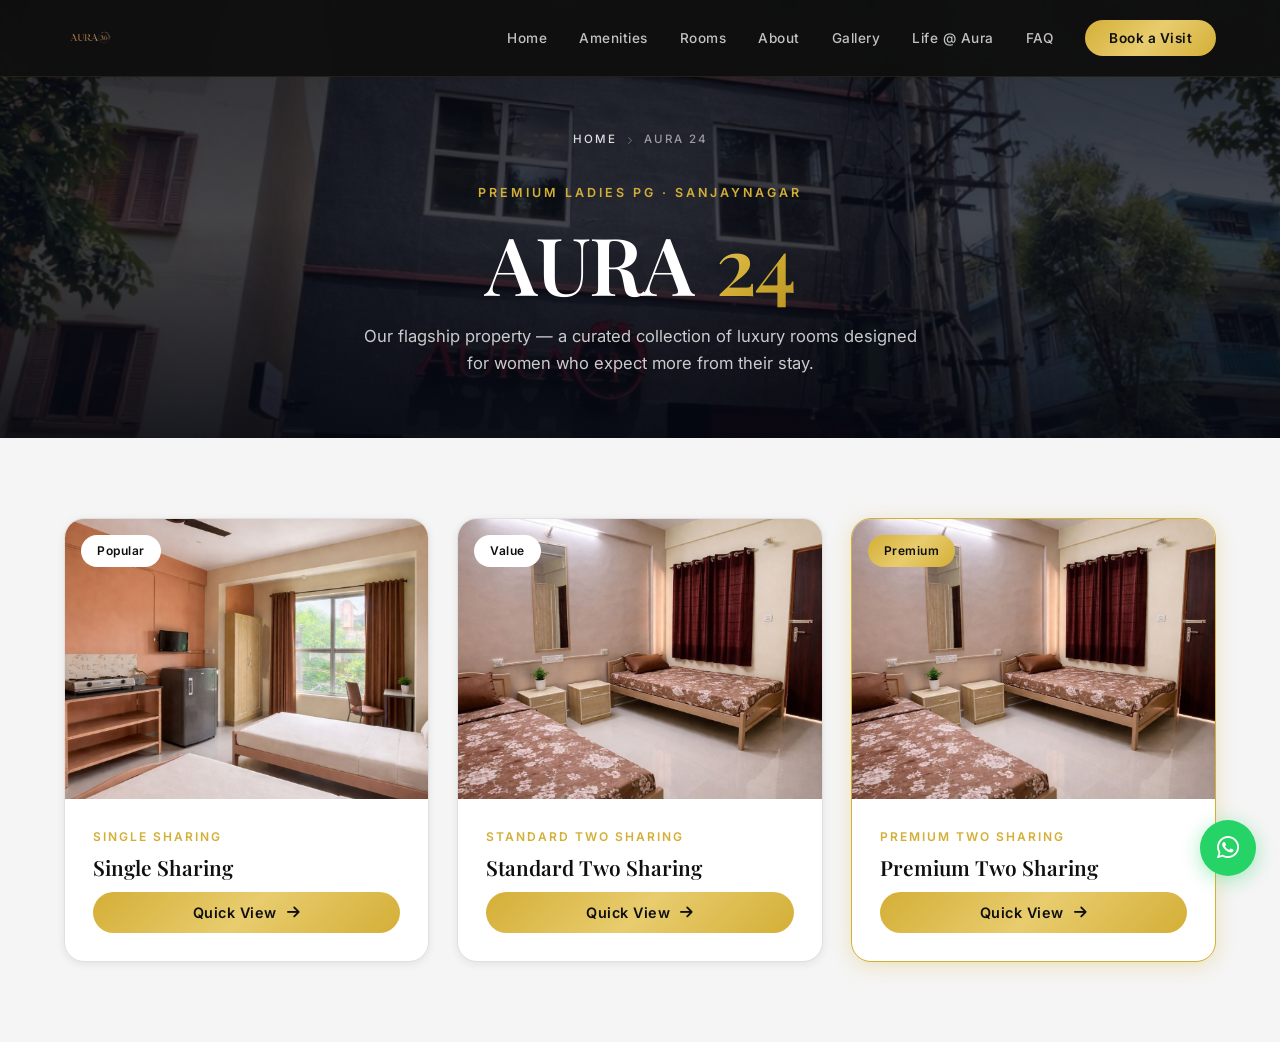
==== aura-24.html @ cd16cd3a "Replace text-based AURA logo with new image logo in nav, footer, and preloader across all pages Co-A" ====
<!DOCTYPE html>
<html lang="en">
<head>
    <meta charset="UTF-8">
    <meta name="viewport" content="width=device-width, initial-scale=1.0">
    <title>AURA 24 — Rooms | AURA Luxury</title>
    <meta name="description" content="Explore AURA 24 room options: Single Sharing, Standard Two Sharing, and Premium Two Sharing. Premium ladies PG in Sanjaynagar, Bengaluru.">
    <link rel="preconnect" href="https://fonts.googleapis.com">
    <link rel="preconnect" href="https://fonts.gstatic.com" crossorigin>
    <link href="https://fonts.googleapis.com/css2?family=Bodoni+Moda:ital,opsz,wght@0,6..96,400;0,6..96,500;0,6..96,600;0,6..96,700;1,6..96,400;1,6..96,500&family=Playfair+Display:ital,wght@0,400;0,500;0,600;0,700;1,400;1,500&family=Inter:wght@300;400;500;600;700&family=Cormorant+Garamond:ital,wght@0,400;0,500;0,600;1,400;1,500&display=swap" rel="stylesheet">
    <link rel="stylesheet" href="https://cdnjs.cloudflare.com/ajax/libs/font-awesome/6.5.1/css/all.min.css">
    <link rel="stylesheet" href="styles.css">
</head>
<body class="aura36-page">

    <!-- Floating Nav -->
    <nav id="navbar" class="scrolled">
        <div class="nav-container">
            <a href="index.html" class="nav-logo">
                <img src="images/aura-logo.png" alt="AURA 36 — Art of Luxury">
            </a>
            <ul class="nav-links" id="navLinks">
                <li><a href="index.html#home">Home</a></li>
                <li><a href="index.html#amenities">Amenities</a></li>
                <li><a href="index.html#rooms">Rooms</a></li>
                <li><a href="index.html#about">About</a></li>
                <li><a href="index.html#gallery">Gallery</a></li>
                <li><a href="index.html#community">Life @ Aura</a></li>
                <li><a href="index.html#faq">FAQ</a></li>
                <li><a href="index.html#contact" class="nav-cta">Book a Visit</a></li>
            </ul>
            <button class="hamburger" id="hamburger" aria-label="Toggle menu">
                <span></span><span></span><span></span>
            </button>
        </div>
    </nav>

    <!-- Page Header -->
    <header class="aura36-header">
        <div class="aura36-header-bg">
            <img src="images/aura-24/exterior.png" alt="" loading="eager">
        </div>
        <div class="aura36-header-overlay"></div>
        <div class="container">
            <nav class="breadcrumb" aria-label="Breadcrumb">
                <a href="index.html">Home</a>
                <i class="fas fa-chevron-right"></i>
                <span>AURA 24</span>
            </nav>
            <div class="aura36-header-inner">
                <span class="aura36-eyebrow">Premium Ladies PG · Sanjaynagar</span>
                <h1 class="aura36-title">
                    <span class="aura36-title-word">AURA</span>
                    <span class="aura36-title-num">24</span>
                </h1>
                <p class="aura36-lead">Our flagship property — a curated collection of luxury rooms designed for women who expect more from their stay.</p>
            </div>
        </div>
    </header>

    <!-- Listings -->
    <section class="section aura36-listings">
        <div class="container">
            <div class="rooms-grid">
                <div class="room-card aura36-room" data-room="single">
                    <div class="room-image">
                        <img src="images/aura-24/single.png" alt="Single Sharing Room at AURA 24" loading="lazy">
                        <div class="room-badge">Popular</div>
                        <div class="room-view-overlay"><i class="fas fa-expand"></i><span>Quick View</span></div>
                    </div>
                    <div class="room-content">
                        <div class="room-type">Single Sharing</div>
                        <h3>Single Sharing</h3>
                        <button type="button" class="btn btn-primary btn-room btn-quickview" data-room="single">
                            <span>Quick View</span>
                            <i class="fas fa-arrow-right"></i>
                        </button>
                    </div>
                </div>
                <div class="room-card aura36-room" data-room="standard">
                    <div class="room-image">
                        <img src="images/aura-24/double-sharing.png" alt="Standard Two Sharing Room at AURA 24" loading="lazy">
                        <div class="room-badge">Value</div>
                        <div class="room-view-overlay"><i class="fas fa-expand"></i><span>Quick View</span></div>
                    </div>
                    <div class="room-content">
                        <div class="room-type">Standard Two Sharing</div>
                        <h3>Standard Two Sharing</h3>
                        <button type="button" class="btn btn-primary btn-room btn-quickview" data-room="standard">
                            <span>Quick View</span>
                            <i class="fas fa-arrow-right"></i>
                        </button>
                    </div>
                </div>
                <div class="room-card featured aura36-room" data-room="premium">
                    <div class="room-image">
                        <img src="images/aura-24/double-sharing.png" alt="Premium Two Sharing Room at AURA 24" loading="lazy">
                        <div class="room-badge premium">Premium</div>
                        <div class="room-view-overlay"><i class="fas fa-expand"></i><span>Quick View</span></div>
                    </div>
                    <div class="room-content">
                        <div class="room-type">Premium Two Sharing</div>
                        <h3>Premium Two Sharing</h3>
                        <button type="button" class="btn btn-primary btn-room btn-quickview" data-room="premium">
                            <span>Quick View</span>
                            <i class="fas fa-arrow-right"></i>
                        </button>
                    </div>
                </div>
            </div>
        </div>
    </section>

    <!-- Quickview Modal -->
    <div class="quickview" id="quickview" aria-hidden="true">
        <div class="quickview-backdrop"></div>
        <div class="quickview-dialog" role="dialog" aria-modal="true" aria-labelledby="qvTitle">
            <button class="quickview-close" id="qvClose" aria-label="Close"><i class="fas fa-times"></i></button>
            <div class="quickview-body">
                <div class="quickview-media">
                    <div class="qv-stage">
                        <button class="qv-nav prev" id="qvPrev" aria-label="Previous"><i class="fas fa-chevron-left"></i></button>
                        <img class="qv-main" id="qvMain" src="" alt="">
                        <button class="qv-nav next" id="qvNext" aria-label="Next"><i class="fas fa-chevron-right"></i></button>
                        <span class="qv-counter" id="qvCounter">1 / 1</span>
                    </div>
                    <div class="qv-thumbs" id="qvThumbs"></div>
                </div>
                <aside class="quickview-details">
                    <span class="qv-tag" id="qvTag">Room</span>
                    <h2 id="qvTitle">Room</h2>
                    <p class="qv-desc" id="qvDesc"></p>

                    <div class="qv-specs" id="qvSpecs"></div>

                    <h4 class="qv-features-title">What's Included</h4>
                    <ul class="qv-features" id="qvFeatures"></ul>

                    <div class="qv-cta">
                        <a href="index.html#contact" class="btn btn-primary btn-glow">
                            <span>Enquire Now</span>
                            <i class="fas fa-arrow-right"></i>
                        </a>
                        <a href="https://wa.me/917899746567" target="_blank" rel="noopener" class="btn btn-outline">
                            <i class="fab fa-whatsapp"></i>
                            <span>WhatsApp</span>
                        </a>
                    </div>
                </aside>
            </div>
        </div>
    </div>

    <!-- WhatsApp Float Button -->
    <a href="https://wa.me/917899746567" class="whatsapp-float" target="_blank" rel="noopener" aria-label="Chat on WhatsApp">
        <i class="fab fa-whatsapp"></i>
    </a>

    <script src="aura-24.js"></script>
</body>
</html>
---- styles.css ----
/* ===== CSS Variables ===== */
:root {
    --gold: #D4AF37;
    --gold-light: #E8CC6E;
    --gold-dark: #B8952F;
    --navy: #0F0F0F;
    --navy-light: #1A1A1A;
    --navy-lighter: #2A2A2A;
    --white: #FFFFFF;
    --off-white: #F5F5F5;
    --cream: #FAFAFA;
    --gray-100: #F0F0F0;
    --gray-200: #E0E0E0;
    --gray-300: #C0C0C0;
    --gray-400: #8A8A8A;
    --gray-500: #6E6E6E;
    --gray-600: #4A4A4A;
    --gray-700: #2D2D2D;
    --rose: #D4AF37;
    --rose-light: #FDF6E3;
    --gradient-gold: linear-gradient(135deg, #D4AF37 0%, #E8CC6E 50%, #D4AF37 100%);
    --gradient-dark: linear-gradient(135deg, #0F0F0F 0%, #1A1A1A 100%);
    --gradient-hero: linear-gradient(135deg, #0F0F0F 0%, #141414 40%, #1A1A1A 70%, #111111 100%);
    --shadow-sm: 0 2px 8px rgba(0, 0, 0, 0.08);
    --shadow-md: 0 4px 20px rgba(0, 0, 0, 0.12);
    --shadow-lg: 0 8px 40px rgba(0, 0, 0, 0.16);
    --shadow-xl: 0 20px 60px rgba(0, 0, 0, 0.2);
    --shadow-gold: 0 4px 20px rgba(212, 175, 55, 0.3);
    --radius-sm: 8px;
    --radius-md: 12px;
    --radius-lg: 20px;
    --radius-xl: 28px;
    --transition: all 0.3s cubic-bezier(0.4, 0, 0.2, 1);
    --transition-slow: all 0.6s cubic-bezier(0.4, 0, 0.2, 1);
}

/* ===== Reset & Base ===== */
*, *::before, *::after {
    margin: 0;
    padding: 0;
    box-sizing: border-box;
}

html {
    scroll-behavior: smooth;
    scroll-padding-top: 80px;
    font-size: 16px;
}

body {
    font-family: 'Inter', -apple-system, BlinkMacSystemFont, sans-serif;
    color: var(--gray-700);
    background: var(--white);
    line-height: 1.7;
    overflow-x: hidden;
    -webkit-font-smoothing: antialiased;
    -moz-osx-font-smoothing: grayscale;
}

h1, h2, h3, h4, h5, h6 {
    font-family: 'Playfair Display', Georgia, serif;
    font-weight: 600;
    line-height: 1.2;
    color: var(--navy);
}

a {
    text-decoration: none;
    color: inherit;
    transition: var(--transition);
}

img {
    max-width: 100%;
    display: block;
}

ul {
    list-style: none;
}

.container {
    max-width: 1200px;
    margin: 0 auto;
    padding: 0 24px;
}

.section {
    padding: 100px 0;
    position: relative;
}

/* ===== Text Utilities ===== */
.text-gradient {
    background: var(--gradient-gold);
    -webkit-background-clip: text;
    -webkit-text-fill-color: transparent;
    background-clip: text;
}

.text-gradient-light {
    background: linear-gradient(135deg, #E8CC6E 0%, #FFFFFF 50%, #E8CC6E 100%);
    -webkit-background-clip: text;
    -webkit-text-fill-color: transparent;
    background-clip: text;
}

.section-tag {
    display: inline-block;
    font-family: 'Inter', sans-serif;
    font-size: 0.8rem;
    font-weight: 600;
    letter-spacing: 3px;
    text-transform: uppercase;
    color: var(--gold);
    margin-bottom: 16px;
    position: relative;
    padding-left: 40px;
}

.section-tag::before {
    content: '';
    position: absolute;
    left: 0;
    top: 50%;
    width: 28px;
    height: 2px;
    background: var(--gradient-gold);
    transform: translateY(-50%);
}

.section-title {
    font-size: clamp(2rem, 4vw, 3rem);
    margin-bottom: 16px;
    letter-spacing: -0.5px;
}

.section-desc {
    font-size: 1.05rem;
    color: var(--gray-500);
    max-width: 560px;
    margin: 0 auto;
}

.section-header {
    text-align: center;
    margin-bottom: 60px;
}

/* ===== Preloader ===== */
#preloader {
    position: fixed;
    inset: 0;
    background: var(--navy);
    display: flex;
    align-items: center;
    justify-content: center;
    z-index: 10000;
    transition: opacity 0.6s ease, visibility 0.6s ease;
}

#preloader.loaded {
    opacity: 0;
    visibility: hidden;
}

.preloader-inner {
    text-align: center;
}

.preloader-logo {
    margin-bottom: 30px;
    display: flex;
    justify-content: center;
}

.preloader-logo img {
    height: 120px;
    width: auto;
    display: block;
    filter: brightness(1.1);
}

.preloader-bar {
    width: 200px;
    height: 2px;
    background: rgba(255, 255, 255, 0.1);
    border-radius: 2px;
    overflow: hidden;
}

.preloader-fill {
    width: 0;
    height: 100%;
    background: var(--gradient-gold);
    border-radius: 2px;
    animation: preloaderFill 1.5s ease forwards;
}

@keyframes preloaderFill {
    to { width: 100%; }
}

/* ===== Navbar ===== */
#navbar {
    position: fixed;
    top: 0;
    left: 0;
    right: 0;
    z-index: 1000;
    padding: 20px 0;
    transition: var(--transition);
}

#navbar.scrolled {
    padding: 12px 0;
    background: rgba(15, 15, 15, 0.95);
    backdrop-filter: blur(20px);
    -webkit-backdrop-filter: blur(20px);
    border-bottom: 1px solid rgba(212, 175, 55, 0.1);
}

.nav-container {
    max-width: 1200px;
    margin: 0 auto;
    padding: 0 24px;
    display: flex;
    align-items: center;
    justify-content: space-between;
}

.nav-logo {
    display: flex;
    align-items: center;
    gap: 2px;
    line-height: 0;
}

.nav-logo img {
    height: 52px;
    width: auto;
    display: block;
    filter: brightness(1.05);
    transition: opacity 0.25s ease;
}

.nav-logo:hover img {
    opacity: 0.85;
}

#navbar:not(.scrolled) .nav-logo img {
    /* On dark transparent navbar, keep the logo visible — slight brightness boost already */
}

.logo-text {
    font-family: 'Bodoni Moda', serif;
    font-size: 1.8rem;
    font-weight: 700;
    background: var(--gradient-gold);
    -webkit-background-clip: text;
    -webkit-text-fill-color: transparent;
    background-clip: text;
    letter-spacing: 5px;
}

.logo-sub {
    font-family: 'Bodoni Moda', serif;
    font-size: 0.55rem;
    font-weight: 400;
    color: var(--gold-light);
    letter-spacing: 4px;
    text-transform: uppercase;
}

.nav-links {
    display: flex;
    align-items: center;
    gap: 32px;
}

.nav-links li a {
    font-size: 0.85rem;
    font-weight: 500;
    color: rgba(255, 255, 255, 0.75);
    letter-spacing: 0.5px;
    position: relative;
    padding: 4px 0;
}

.nav-links li a::after {
    content: '';
    position: absolute;
    bottom: -2px;
    left: 0;
    width: 0;
    height: 2px;
    background: var(--gradient-gold);
    transition: width 0.3s ease;
}

.nav-links li a:hover {
    color: var(--white);
}

.nav-links li a:hover::after {
    width: 100%;
}

.nav-cta {
    background: var(--gradient-gold) !important;
    -webkit-background-clip: unset !important;
    -webkit-text-fill-color: var(--navy) !important;
    background-clip: unset !important;
    color: var(--navy) !important;
    padding: 10px 24px !important;
    border-radius: 50px !important;
    font-weight: 600 !important;
    letter-spacing: 0.5px !important;
}

.nav-cta::after {
    display: none !important;
}

.nav-cta:hover {
    transform: translateY(-2px);
    box-shadow: var(--shadow-gold);
}

.hamburger {
    display: none;
    background: none;
    border: none;
    cursor: pointer;
    padding: 8px;
    flex-direction: column;
    gap: 5px;
}

.hamburger span {
    display: block;
    width: 24px;
    height: 2px;
    background: var(--white);
    transition: var(--transition);
    border-radius: 2px;
}

.hamburger.active span:nth-child(1) {
    transform: rotate(45deg) translate(5px, 5px);
}

.hamburger.active span:nth-child(2) {
    opacity: 0;
}

.hamburger.active span:nth-child(3) {
    transform: rotate(-45deg) translate(5px, -5px);
}

/* ===== Hero Section ===== */
.hero {
    min-height: 100vh;
    display: flex;
    align-items: center;
    justify-content: center;
    position: relative;
    overflow: hidden;
    padding: 120px 24px 80px;
    background: var(--navy);
}

.hero-slider {
    position: absolute;
    inset: 0;
    z-index: 0;
    overflow: hidden;
}

.hero-slide {
    position: absolute;
    inset: 0;
    opacity: 0;
    transition: opacity 1.2s ease-in-out;
}

.hero-slide.active {
    opacity: 1;
}

.hero-slide picture,
.hero-slide img {
    display: block;
    width: 100%;
    height: 100%;
    object-fit: cover;
}

.hero::before {
    content: '';
    position: absolute;
    inset: 0;
    z-index: 1;
    background: linear-gradient(180deg, rgba(10, 15, 30, 0.55) 0%, rgba(10, 15, 30, 0.45) 45%, rgba(10, 15, 30, 0.75) 100%);
    pointer-events: none;
}

.hero-content {
    position: relative;
    z-index: 2;
    text-align: center;
    max-width: 800px;
    margin: 0 auto;
}

.hero-badge {
    display: inline-flex;
    align-items: center;
    gap: 10px;
    background: rgba(212, 175, 55, 0.08);
    border: 1px solid rgba(212, 175, 55, 0.2);
    border-radius: 50px;
    padding: 10px 28px;
    margin-bottom: 36px;
    font-size: 0.78rem;
    font-weight: 600;
    color: var(--gold-light);
    letter-spacing: 2.5px;
    text-transform: uppercase;
    backdrop-filter: blur(10px);
    position: relative;
    overflow: hidden;
}

.hero-badge::before {
    content: '';
    position: absolute;
    inset: 0;
    background: linear-gradient(90deg, transparent, rgba(212, 175, 55, 0.15), transparent);
    animation: badgeShimmer 3s ease-in-out infinite;
}

@keyframes badgeShimmer {
    0% { transform: translateX(-100%); }
    100% { transform: translateX(100%); }
}

.hero-badge-dot {
    width: 8px;
    height: 8px;
    background: #4ADE80;
    border-radius: 50%;
    animation: dotPulse 2s ease-in-out infinite;
    position: relative;
    z-index: 1;
}

@keyframes dotPulse {
    0%, 100% { box-shadow: 0 0 0 0 rgba(74, 222, 128, 0.4); }
    50% { box-shadow: 0 0 0 6px rgba(74, 222, 128, 0); }
}

.hero-badge i {
    color: var(--gold);
    font-size: 0.75rem;
    position: relative;
    z-index: 1;
}

.hero-badge span {
    position: relative;
    z-index: 1;
}

.hero h1 {
    font-size: clamp(2.8rem, 6.5vw, 5rem);
    color: var(--white);
    margin-bottom: 28px;
    letter-spacing: -1px;
    line-height: 1.1;
}

.hero-line-1 {
    display: block;
    opacity: 0;
    animation: heroLineIn 0.8s ease forwards 0.5s;
}

.hero-line-2 {
    display: block;
    opacity: 0;
    animation: heroLineIn 0.8s ease forwards 0.8s;
}

@keyframes heroLineIn {
    from { opacity: 0; transform: translateY(20px); filter: blur(4px); }
    to { opacity: 1; transform: translateY(0); filter: blur(0); }
}

.hero-script {
    font-family: 'Cormorant Garamond', serif;
    font-style: italic;
    font-weight: 400;
    font-size: 1.2em;
    position: relative;
}

.hero-script::after {
    content: '';
    position: absolute;
    bottom: 2px;
    left: 0;
    width: 100%;
    height: 3px;
    background: var(--gradient-gold);
    opacity: 0.4;
    border-radius: 2px;
}

.hero-subtitle {
    font-size: 1.1rem;
    color: rgba(255, 255, 255, 0.6);
    max-width: 580px;
    margin: 0 auto 36px;
    line-height: 1.8;
}

.hero-actions {
    display: flex;
    align-items: center;
    justify-content: center;
    gap: 16px;
    margin-bottom: 32px;
    flex-wrap: wrap;
}

.btn-glow {
    position: relative;
}

.btn-glow::after {
    content: '';
    position: absolute;
    inset: -2px;
    border-radius: 50px;
    background: var(--gradient-gold);
    opacity: 0;
    z-index: -1;
    filter: blur(12px);
    transition: opacity 0.3s ease;
}

.btn-glow:hover::after {
    opacity: 0.6;
}

/* Hero Feature Pills */
.hero-pills {
    display: flex;
    align-items: center;
    justify-content: center;
    gap: 12px;
    flex-wrap: wrap;
    margin-bottom: 48px;
}

.hero-pill {
    display: inline-flex;
    align-items: center;
    gap: 6px;
    padding: 6px 16px;
    background: rgba(255, 255, 255, 0.04);
    border: 1px solid rgba(255, 255, 255, 0.08);
    border-radius: 50px;
    font-size: 0.75rem;
    font-weight: 500;
    color: rgba(255, 255, 255, 0.55);
    backdrop-filter: blur(4px);
    transition: var(--transition);
}

.hero-pill i {
    color: var(--gold);
    font-size: 0.7rem;
}

.hero-pill:hover {
    background: rgba(212, 175, 55, 0.1);
    border-color: rgba(212, 175, 55, 0.2);
    color: rgba(255, 255, 255, 0.8);
}

/* ===== Buttons ===== */
.btn {
    display: inline-flex;
    align-items: center;
    gap: 10px;
    padding: 14px 32px;
    border-radius: 50px;
    font-family: 'Inter', sans-serif;
    font-size: 0.9rem;
    font-weight: 600;
    letter-spacing: 0.5px;
    cursor: pointer;
    border: none;
    transition: var(--transition);
    position: relative;
    overflow: hidden;
}

.btn-primary {
    background: var(--gradient-gold);
    color: var(--navy);
}

.btn-primary:hover {
    transform: translateY(-3px);
    box-shadow: var(--shadow-gold);
}

.btn-primary i {
    transition: transform 0.3s ease;
}

.btn-primary:hover i {
    transform: translateX(4px);
}

.btn-outline {
    background: transparent;
    color: var(--white);
    border: 1.5px solid rgba(255, 255, 255, 0.3);
}

.btn-outline:hover {
    border-color: var(--gold-light);
    color: var(--gold-light);
    transform: translateY(-3px);
}

.btn-white {
    background: var(--white);
    color: var(--navy);
}

.btn-white:hover {
    transform: translateY(-3px);
    box-shadow: var(--shadow-lg);
}

.btn-outline-white {
    background: transparent;
    color: var(--white);
    border: 1.5px solid rgba(255, 255, 255, 0.4);
}

.btn-outline-white:hover {
    background: rgba(255, 255, 255, 0.1);
    border-color: var(--white);
    transform: translateY(-3px);
}

/* ===== Hero Stats ===== */
.hero-stats {
    display: flex;
    align-items: center;
    justify-content: center;
    gap: 40px;
    flex-wrap: wrap;
}

.stat {
    text-align: center;
}

.stat-number {
    font-family: 'Playfair Display', serif;
    font-size: 2.5rem;
    font-weight: 700;
    background: var(--gradient-gold);
    -webkit-background-clip: text;
    -webkit-text-fill-color: transparent;
    background-clip: text;
}

.stat-plus, .stat-slash {
    font-family: 'Playfair Display', serif;
    font-size: 1.5rem;
    background: var(--gradient-gold);
    -webkit-background-clip: text;
    -webkit-text-fill-color: transparent;
    background-clip: text;
}

.stat-number-static {
    font-family: 'Playfair Display', serif;
    font-size: 2.5rem;
    font-weight: 700;
    background: var(--gradient-gold);
    -webkit-background-clip: text;
    -webkit-text-fill-color: transparent;
    background-clip: text;
}

.stat-label {
    display: block;
    font-size: 0.75rem;
    color: rgba(255, 255, 255, 0.5);
    text-transform: uppercase;
    letter-spacing: 2px;
    margin-top: 4px;
}

.stat-divider {
    width: 1px;
    height: 40px;
    background: rgba(255, 255, 255, 0.15);
}

/* ===== Scroll Indicator ===== */
.hero-scroll {
    position: absolute;
    bottom: 40px;
    left: 50%;
    transform: translateX(-50%);
    z-index: 2;
}

.hero-scroll a {
    display: flex;
    flex-direction: column;
    align-items: center;
    gap: 8px;
    color: rgba(255, 255, 255, 0.4);
    font-size: 0.7rem;
    letter-spacing: 2px;
    text-transform: uppercase;
}

.scroll-indicator {
    width: 24px;
    height: 40px;
    border: 2px solid rgba(255, 255, 255, 0.2);
    border-radius: 12px;
    display: flex;
    justify-content: center;
    padding-top: 8px;
}

.scroll-dot {
    width: 4px;
    height: 8px;
    background: var(--gold);
    border-radius: 4px;
    animation: scrollBounce 2s ease-in-out infinite;
}

@keyframes scrollBounce {
    0%, 100% { transform: translateY(0); opacity: 1; }
    50% { transform: translateY(12px); opacity: 0.3; }
}

/* ===== About Section ===== */
.about {
    background: var(--off-white);
}

.about-grid {
    display: grid;
    grid-template-columns: 1fr 1fr;
    gap: 60px;
    align-items: center;
}

.about-images {
    position: relative;
}

.about-img-main {
    border-radius: var(--radius-lg);
    overflow: hidden;
    box-shadow: var(--shadow-lg);
}

.about-img-accent {
    position: absolute;
    bottom: -30px;
    right: -30px;
    width: 55%;
    border-radius: var(--radius-md);
    overflow: hidden;
    border: 5px solid var(--off-white);
    box-shadow: var(--shadow-lg);
}

.about-experience-badge {
    position: absolute;
    top: -20px;
    right: 40px;
    background: var(--gradient-gold);
    color: var(--navy);
    padding: 20px 24px;
    border-radius: var(--radius-md);
    text-align: center;
    box-shadow: var(--shadow-gold);
}

.exp-number {
    display: block;
    font-family: 'Playfair Display', serif;
    font-size: 2.2rem;
    font-weight: 700;
    line-height: 1;
}

.exp-text {
    font-size: 0.7rem;
    font-weight: 600;
    text-transform: uppercase;
    letter-spacing: 1px;
    line-height: 1.3;
}

.about-lead {
    font-size: 1.1rem;
    color: var(--gray-600);
    margin-bottom: 16px;
    line-height: 1.8;
}

.about-content p {
    color: var(--gray-500);
    margin-bottom: 32px;
}

.about-features {
    display: grid;
    grid-template-columns: 1fr 1fr;
    gap: 20px;
}

.about-feature {
    display: flex;
    gap: 14px;
    align-items: flex-start;
    padding: 16px;
    background: var(--white);
    border-radius: var(--radius-md);
    transition: var(--transition);
}

.about-feature:hover {
    transform: translateY(-4px);
    box-shadow: var(--shadow-md);
}

.feature-icon {
    width: 44px;
    height: 44px;
    min-width: 44px;
    background: linear-gradient(135deg, rgba(212, 175, 55, 0.1), rgba(212, 175, 55, 0.05));
    border-radius: var(--radius-sm);
    display: flex;
    align-items: center;
    justify-content: center;
    color: var(--gold);
    font-size: 1.1rem;
}

.about-feature h4 {
    font-family: 'Inter', sans-serif;
    font-size: 0.9rem;
    font-weight: 600;
    margin-bottom: 2px;
}

.about-feature p {
    font-size: 0.8rem !important;
    color: var(--gray-400) !important;
    margin-bottom: 0 !important;
}

/* ===== Image Placeholders ===== */
.img-placeholder {
    width: 100%;
    aspect-ratio: 4/3;
    display: flex;
    flex-direction: column;
    align-items: center;
    justify-content: center;
    gap: 12px;
    color: rgba(255, 255, 255, 0.7);
    font-size: 0.85rem;
    font-weight: 500;
}

.img-placeholder i {
    font-size: 2.5rem;
    opacity: 0.8;
}

.img-placeholder-1 {
    background: linear-gradient(135deg, #2A2A2A, #1A1A1A);
    aspect-ratio: 4/5;
}

.img-placeholder-2 {
    background: linear-gradient(135deg, #D4AF37, #B8952F);
    aspect-ratio: 1/1;
}

.img-placeholder-room {
    background: linear-gradient(135deg, #1A1A1A, #2A2A2A);
    aspect-ratio: 16/10;
}

.img-placeholder-room-2 {
    background: linear-gradient(135deg, #D4AF37, #B8952F);
    aspect-ratio: 16/10;
}

.img-placeholder-room-3 {
    background: linear-gradient(135deg, #2A2A2A, #333333);
    aspect-ratio: 16/10;
}

.img-placeholder-room-4 {
    background: linear-gradient(135deg, #1A1A1A, #0F0F0F);
    aspect-ratio: 16/10;
}

.gallery-item .img-placeholder {
    background-size: cover;
    background-position: center;
    background-repeat: no-repeat;
    position: relative;
}
.gallery-item .img-placeholder::after {
    content: '';
    position: absolute;
    inset: 0;
    background: linear-gradient(180deg, rgba(10, 15, 30, 0.05) 0%, rgba(10, 15, 30, 0.35) 55%, rgba(10, 15, 30, 0.75) 100%);
    transition: opacity 0.4s ease;
    pointer-events: none;
}
.gallery-item .img-placeholder i,
.gallery-item .img-placeholder span {
    position: relative;
    z-index: 1;
    color: #fff;
    text-shadow: 0 2px 8px rgba(0, 0, 0, 0.4);
}
.gallery-item:hover .img-placeholder::after {
    opacity: 0.35;
}

.img-gallery-1 {
    background-image: url('images/aura-36/wb2.webp');
    aspect-ratio: auto;
    height: 100%;
}

.img-gallery-2 {
    background-image: url('images/aura-36/wb17.webp');
    aspect-ratio: auto;
    height: 100%;
}

.img-gallery-3 {
    background-image: url('images/aura-36/wb7.webp');
    aspect-ratio: auto;
    height: 100%;
}

.img-gallery-4 {
    background-image: url('images/aura-36/wb12.webp');
    aspect-ratio: auto;
    height: 100%;
}

.img-gallery-5 {
    background-image: url('images/aura-36/wb9.webp');
    aspect-ratio: auto;
    height: 100%;
}

.img-gallery-6 {
    background-image: url('images/aura-36/wb18.webp');
    aspect-ratio: auto;
    height: 100%;
}

/* ===== Amenities Section ===== */
.amenities {
    background: var(--white);
    position: relative;
    overflow: hidden;
}

.amenities-bg {
    position: absolute;
    top: 0;
    right: -200px;
    width: 500px;
    height: 500px;
    background: radial-gradient(circle, rgba(212, 175, 55, 0.05) 0%, transparent 70%);
    border-radius: 50%;
    pointer-events: none;
}

.amenities-tabs {
    display: flex;
    align-items: center;
    justify-content: center;
    gap: 8px;
    margin-bottom: 40px;
    flex-wrap: wrap;
}

.tab-btn {
    display: inline-flex;
    align-items: center;
    gap: 8px;
    padding: 12px 28px;
    border: 1.5px solid var(--gray-200);
    border-radius: 50px;
    background: transparent;
    font-family: 'Inter', sans-serif;
    font-size: 0.85rem;
    font-weight: 500;
    color: var(--gray-500);
    cursor: pointer;
    transition: var(--transition);
}

.tab-btn:hover {
    border-color: var(--gold);
    color: var(--gold);
}

.tab-btn.active {
    background: var(--gradient-gold);
    border-color: transparent;
    color: var(--navy);
    font-weight: 600;
}

.tab-content {
    display: none;
}

.tab-content.active {
    display: block;
    animation: fadeInTab 0.5s ease;
}

@keyframes fadeInTab {
    from { opacity: 0; transform: translateY(10px); }
    to { opacity: 1; transform: translateY(0); }
}

.amenities-grid {
    display: grid;
    grid-template-columns: repeat(4, 1fr);
    gap: 20px;
}

.amenity-card {
    text-align: center;
    padding: 32px 20px;
    border-radius: var(--radius-md);
    background: var(--gray-100);
    transition: var(--transition);
    border: 1px solid transparent;
}

.amenity-card:hover {
    transform: translateY(-6px);
    box-shadow: var(--shadow-md);
    background: var(--white);
    border-color: rgba(212, 175, 55, 0.2);
}

.amenity-icon {
    width: 60px;
    height: 60px;
    margin: 0 auto 16px;
    background: linear-gradient(135deg, rgba(212, 175, 55, 0.15), rgba(212, 175, 55, 0.05));
    border-radius: var(--radius-md);
    display: flex;
    align-items: center;
    justify-content: center;
    font-size: 1.4rem;
    color: var(--gold-dark);
    transition: var(--transition);
}

.amenity-card:hover .amenity-icon {
    background: var(--gradient-gold);
    color: var(--navy);
    transform: scale(1.1);
}

.amenity-card h4 {
    font-family: 'Inter', sans-serif;
    font-size: 0.95rem;
    font-weight: 600;
    margin-bottom: 6px;
}

.amenity-card p {
    font-size: 0.8rem;
    color: var(--gray-400);
}

/* ===== Rooms Section ===== */
.rooms {
    background: var(--off-white);
}

/* Property Selector Tabs */
.property-selector {
    display: grid;
    grid-template-columns: repeat(2, 1fr);
    gap: 24px;
    margin-bottom: 40px;
}

.property-tab {
    display: flex;
    flex-direction: column;
    align-items: center;
    gap: 0;
    padding: 0;
    background: var(--white);
    border: 2px solid var(--gray-200);
    border-radius: var(--radius-lg);
    cursor: pointer;
    transition: var(--transition);
    text-align: center;
    overflow: hidden;
}

.property-tab:hover {
    border-color: var(--gold);
    transform: translateY(-4px);
    box-shadow: var(--shadow-md);
}

.property-tab.active {
    border-color: var(--gold);
    box-shadow: var(--shadow-gold);
}

.property-tab-image {
    width: 100%;
    aspect-ratio: 1 / 1;
    overflow: hidden;
}

.property-tab-image img {
    width: 100%;
    height: 100%;
    object-fit: cover;
    transition: transform 0.6s ease;
}

.property-tab:hover .property-tab-image img {
    transform: scale(1.05);
}

.property-tab h3 {
    font-size: 1.5rem;
    margin: 0;
    padding: 20px 24px 14px;
}

.property-tab .property-view-btn {
    margin: 0 auto 22px;
}

.property-arrow {
    display: none;
}

/* Property Rooms Container */
.property-rooms {
    display: block;
    margin-top: 40px;
    margin-bottom: 20px;
}

.property-rooms.active {
    display: block;
}

@keyframes fadeSlideDown {
    from {
        opacity: 0;
        transform: translateY(-16px);
    }
    to {
        opacity: 1;
        transform: translateY(0);
    }
}

.rooms-grid {
    display: grid;
    grid-template-columns: repeat(3, 1fr);
    gap: 28px;
}

.room-card {
    background: var(--white);
    border-radius: var(--radius-lg);
    overflow: hidden;
    box-shadow: var(--shadow-sm);
    transition: var(--transition);
    border: 1px solid var(--gray-200);
}

.room-card:hover {
    transform: translateY(-8px);
    box-shadow: var(--shadow-xl);
    border-color: rgba(212, 175, 55, 0.3);
}

.room-card.featured {
    border-color: var(--gold);
    box-shadow: var(--shadow-gold);
}

.room-card.featured:hover {
    box-shadow: 0 20px 60px rgba(212, 175, 55, 0.25);
}

.room-image {
    position: relative;
    overflow: hidden;
    height: 280px;
}

.room-image img {
    width: 100%;
    height: 100%;
    object-fit: cover;
    transition: transform 0.6s ease;
}

.room-card:hover .room-image img {
    transform: scale(1.05);
}

.room-image .img-placeholder {
    transition: transform 0.6s ease;
}

.room-card:hover .room-image .img-placeholder {
    transform: scale(1.05);
}

.room-badge {
    position: absolute;
    top: 16px;
    left: 16px;
    background: var(--white);
    color: var(--navy);
    padding: 6px 16px;
    border-radius: 50px;
    font-size: 0.75rem;
    font-weight: 600;
    letter-spacing: 0.5px;
    z-index: 2;
}

.room-badge.premium {
    background: var(--gradient-gold);
    color: var(--navy);
}

.room-content {
    padding: 28px;
}

.room-type {
    font-size: 0.75rem;
    font-weight: 600;
    color: var(--gold);
    text-transform: uppercase;
    letter-spacing: 2px;
    margin-bottom: 8px;
}

.room-content h3 {
    font-size: 1.3rem;
    margin-bottom: 12px;
}

.room-content > p {
    font-size: 0.9rem;
    color: var(--gray-500);
    margin-bottom: 20px;
    line-height: 1.6;
}

.room-features {
    display: grid;
    grid-template-columns: 1fr 1fr;
    gap: 8px;
    margin-bottom: 24px;
}

.room-features li {
    display: flex;
    align-items: center;
    gap: 8px;
    font-size: 0.82rem;
    color: var(--gray-600);
}

.room-features li i {
    color: var(--gold);
    font-size: 0.7rem;
}

.btn-room {
    width: 100%;
    justify-content: center;
    padding: 12px 24px;
}

/* ===== Gallery Section ===== */
.gallery {
    background: var(--navy);
    position: relative;
    overflow: hidden;
}

.gallery-bg {
    position: absolute;
    inset: 0;
    opacity: 0.03;
    background-image: radial-gradient(circle at 2px 2px, var(--gold) 1px, transparent 0);
    background-size: 40px 40px;
}

.gallery .section-tag {
    color: var(--gold-light);
}

.gallery .section-title {
    color: var(--white);
}

.gallery .section-desc {
    color: rgba(255, 255, 255, 0.5);
}

.gallery-grid {
    display: grid;
    grid-template-columns: repeat(3, 1fr);
    grid-auto-rows: 240px;
    gap: 16px;
}

.gallery-item {
    position: relative;
    border-radius: var(--radius-md);
    overflow: hidden;
    cursor: pointer;
}

.gallery-overlay {
    position: absolute;
    inset: 0;
    background: linear-gradient(to top, rgba(15, 15, 15, 0.9) 0%, transparent 60%);
    display: flex;
    flex-direction: column;
    justify-content: flex-end;
    padding: 24px;
    opacity: 0;
    transition: var(--transition);
}

.gallery-item:hover .gallery-overlay {
    opacity: 1;
}

.gallery-item:hover .img-placeholder {
    transform: scale(1.05);
}

.gallery-item .img-placeholder {
    transition: transform 0.6s ease;
}

.gallery-overlay h4 {
    color: var(--white);
    font-size: 1.1rem;
    margin-bottom: 4px;
}

.gallery-overlay p {
    color: rgba(255, 255, 255, 0.6);
    font-size: 0.85rem;
}

/* ===== Community Section ===== */
.community {
    background: var(--off-white) url('https://cdn.shopify.com/s/files/1/0653/3372/3209/files/2000_x_800_px-2.png?v=1775801685') center/cover no-repeat;
    position: relative;
}

@media (max-width: 768px) {
    .community {
        background-image: url('https://cdn.shopify.com/s/files/1/0653/3372/3209/files/1080_x_1450_px_8ed9865d-f3c5-425a-b81f-52f5cef09b1d.png?v=1775803016');
    }
}

.community::before {
    content: '';
    position: absolute;
    top: 0;
    left: 0;
    width: 100%;
    height: 100%;
    background: rgba(10, 15, 30, 0.65);
    z-index: 1;
}

.community > .container {
    position: relative;
    z-index: 2;
}

.community .section-desc {
    color: rgba(255, 255, 255, 0.85);
}

.community-grid {
    display: grid;
    grid-template-columns: repeat(4, 1fr);
    gap: 24px;
    margin-bottom: 60px;
}

.community-card {
    background: var(--white);
    padding: 36px 28px;
    border-radius: var(--radius-lg);
    text-align: center;
    transition: var(--transition);
    border: 1px solid var(--gray-200);
}

.community-card:hover {
    transform: translateY(-6px);
    box-shadow: var(--shadow-lg);
    border-color: rgba(212, 175, 55, 0.2);
}

.community-icon {
    width: 64px;
    height: 64px;
    margin: 0 auto 20px;
    background: linear-gradient(135deg, rgba(212, 175, 55, 0.15), rgba(212, 175, 55, 0.05));
    border-radius: 50%;
    display: flex;
    align-items: center;
    justify-content: center;
    font-size: 1.5rem;
    color: var(--gold-dark);
    transition: var(--transition);
}

.community-card:hover .community-icon {
    background: var(--gradient-gold);
    color: var(--navy);
    transform: scale(1.1);
}

.community-card h3 {
    font-family: 'Inter', sans-serif;
    font-size: 1.05rem;
    font-weight: 600;
    margin-bottom: 12px;
}

.community-card p {
    font-size: 0.88rem;
    color: var(--gray-500);
    line-height: 1.7;
}

/* ===== Testimonials ===== */
.testimonials {
    max-width: 700px;
    margin: 0 auto;
    text-align: center;
    position: relative;
}

.testimonial-card {
    display: none;
    padding: 40px;
    background: var(--white);
    border-radius: var(--radius-lg);
    box-shadow: var(--shadow-md);
    border: 1px solid var(--gray-200);
}

.testimonial-card.active {
    display: block;
    animation: fadeInTab 0.5s ease;
}

.testimonial-stars {
    color: var(--gold);
    margin-bottom: 20px;
    font-size: 0.9rem;
    display: flex;
    justify-content: center;
    gap: 4px;
}

.testimonial-card > p {
    font-size: 1.05rem;
    color: var(--gray-600);
    line-height: 1.8;
    font-style: italic;
    margin-bottom: 24px;
}

.testimonial-author {
    display: flex;
    align-items: center;
    justify-content: center;
    gap: 14px;
}

.author-avatar {
    width: 48px;
    height: 48px;
    background: linear-gradient(135deg, rgba(212, 175, 55, 0.2), rgba(212, 175, 55, 0.1));
    border-radius: 50%;
    display: flex;
    align-items: center;
    justify-content: center;
    color: var(--gold);
    font-size: 1.2rem;
}

.testimonial-author strong {
    display: block;
    font-size: 0.95rem;
    color: var(--navy);
}

.testimonial-author span {
    font-size: 0.8rem;
    color: var(--gray-400);
}

.testimonial-dots {
    display: flex;
    justify-content: center;
    gap: 8px;
    margin-top: 24px;
}

.dot {
    width: 10px;
    height: 10px;
    border-radius: 50%;
    border: none;
    background: var(--gray-300);
    cursor: pointer;
    transition: var(--transition);
}

.dot.active {
    background: var(--gold);
    width: 28px;
    border-radius: 5px;
}

/* ===== Location Section ===== */
.location {
    background: var(--white);
}

.location-grid {
    display: grid;
    grid-template-columns: 1fr 1fr;
    gap: 60px;
    align-items: center;
}

.location-highlights {
    display: flex;
    flex-direction: column;
    gap: 16px;
    margin-top: 32px;
}

.location-item {
    display: flex;
    gap: 16px;
    align-items: center;
    padding: 16px 20px;
    background: var(--gray-100);
    border-radius: var(--radius-md);
    transition: var(--transition);
}

.location-item:hover {
    background: var(--cream);
    transform: translateX(8px);
}

.location-icon {
    width: 48px;
    height: 48px;
    min-width: 48px;
    background: linear-gradient(135deg, rgba(212, 175, 55, 0.15), rgba(212, 175, 55, 0.05));
    border-radius: var(--radius-sm);
    display: flex;
    align-items: center;
    justify-content: center;
    color: var(--gold-dark);
    font-size: 1.1rem;
}

.location-item h4 {
    font-family: 'Inter', sans-serif;
    font-size: 0.92rem;
    font-weight: 600;
    margin-bottom: 2px;
}

.location-item p {
    font-size: 0.82rem;
    color: var(--gray-400);
}

.map-container {
    width: 100%;
    height: 400px;
    border-radius: var(--radius-lg);
    overflow: hidden;
    box-shadow: var(--shadow-lg);
    border: 1px solid var(--gray-200);
}

.map-container iframe {
    width: 100%;
    height: 100%;
}

.map-address {
    display: flex;
    align-items: center;
    gap: 10px;
    margin-top: 16px;
    padding: 14px 20px;
    background: var(--gray-100);
    border-radius: var(--radius-md);
    font-size: 0.88rem;
    color: var(--gray-600);
}

.map-address i {
    color: var(--gold);
    font-size: 1rem;
}

/* ===== FAQ Section ===== */
.faq {
    background: var(--off-white);
}

.faq-grid {
    max-width: 760px;
    margin: 0 auto;
    display: flex;
    flex-direction: column;
    gap: 12px;
}

.faq-item {
    background: var(--white);
    border-radius: var(--radius-md);
    overflow: hidden;
    border: 1px solid var(--gray-200);
    transition: var(--transition);
}

.faq-item.active {
    border-color: rgba(212, 175, 55, 0.3);
    box-shadow: var(--shadow-sm);
}

.faq-question {
    width: 100%;
    display: flex;
    align-items: center;
    justify-content: space-between;
    padding: 20px 24px;
    background: none;
    border: none;
    cursor: pointer;
    font-family: 'Inter', sans-serif;
    font-size: 0.95rem;
    font-weight: 600;
    color: var(--navy);
    text-align: left;
    transition: var(--transition);
}

.faq-question i {
    color: var(--gold);
    transition: transform 0.3s ease;
    font-size: 0.85rem;
}

.faq-item.active .faq-question i {
    transform: rotate(45deg);
}

.faq-answer {
    max-height: 0;
    overflow: hidden;
    transition: max-height 0.4s ease, padding 0.4s ease;
}

.faq-item.active .faq-answer {
    max-height: 200px;
    padding: 0 24px 20px;
}

.faq-answer p {
    font-size: 0.9rem;
    color: var(--gray-500);
    line-height: 1.7;
}

/* ===== CTA Section ===== */
.cta-section {
    position: relative;
    overflow: hidden;
    padding: 80px 0;
}

.cta-bg {
    position: absolute;
    inset: 0;
}

.cta-gradient {
    position: absolute;
    inset: 0;
    background: var(--gradient-dark);
}

.cta-content {
    position: relative;
    z-index: 2;
    text-align: center;
}

.cta-content h2 {
    font-size: clamp(1.8rem, 3.5vw, 2.5rem);
    color: var(--white);
    margin-bottom: 16px;
}

.cta-content p {
    font-size: 1.05rem;
    color: rgba(255, 255, 255, 0.6);
    margin-bottom: 32px;
}

.cta-actions {
    display: flex;
    align-items: center;
    justify-content: center;
    gap: 16px;
    flex-wrap: wrap;
}

/* ===== Contact Section ===== */
.contact {
    background: var(--white);
}

.contact-grid {
    display: grid;
    grid-template-columns: 1fr 1.3fr;
    gap: 50px;
    align-items: start;
}

.contact-info {
    display: flex;
    flex-direction: column;
    gap: 20px;
}

.contact-card {
    display: flex;
    gap: 16px;
    align-items: flex-start;
    padding: 20px;
    background: var(--gray-100);
    border-radius: var(--radius-md);
    transition: var(--transition);
}

.contact-card:hover {
    background: var(--cream);
}

.contact-icon {
    width: 48px;
    height: 48px;
    min-width: 48px;
    background: linear-gradient(135deg, rgba(212, 175, 55, 0.15), rgba(212, 175, 55, 0.05));
    border-radius: var(--radius-sm);
    display: flex;
    align-items: center;
    justify-content: center;
    color: var(--gold-dark);
    font-size: 1.1rem;
}

.contact-card h4 {
    font-family: 'Inter', sans-serif;
    font-size: 0.9rem;
    font-weight: 600;
    margin-bottom: 4px;
}

.contact-card p {
    font-size: 0.88rem;
    color: var(--gray-500);
    line-height: 1.6;
}

.contact-card a {
    color: var(--gold-dark);
    font-weight: 500;
}

.contact-card a:hover {
    color: var(--gold);
}

.contact-socials {
    display: flex;
    gap: 12px;
    margin-top: 8px;
}

.contact-socials a {
    width: 44px;
    height: 44px;
    border-radius: 50%;
    background: var(--gray-100);
    display: flex;
    align-items: center;
    justify-content: center;
    color: var(--gray-500);
    font-size: 1.1rem;
    transition: var(--transition);
}

.contact-socials a:hover {
    background: var(--gradient-gold);
    color: var(--navy);
    transform: translateY(-3px);
}

/* ===== Contact Form ===== */
.contact-form-wrapper {
    background: var(--gray-100);
    padding: 36px;
    border-radius: var(--radius-lg);
    border: 1px solid var(--gray-200);
}

.form-row {
    display: grid;
    grid-template-columns: 1fr 1fr;
    gap: 16px;
}

.form-group {
    margin-bottom: 16px;
}

.form-group label {
    display: block;
    font-size: 0.82rem;
    font-weight: 600;
    color: var(--gray-600);
    margin-bottom: 6px;
}

.form-group input,
.form-group select,
.form-group textarea {
    width: 100%;
    padding: 12px 16px;
    border: 1.5px solid var(--gray-200);
    border-radius: var(--radius-sm);
    font-family: 'Inter', sans-serif;
    font-size: 0.9rem;
    color: var(--gray-700);
    background: var(--white);
    transition: var(--transition);
    outline: none;
}

.form-group input:focus,
.form-group select:focus,
.form-group textarea:focus {
    border-color: var(--gold);
    box-shadow: 0 0 0 3px rgba(212, 175, 55, 0.1);
}

.form-group input::placeholder,
.form-group textarea::placeholder {
    color: var(--gray-400);
}

.form-group select {
    appearance: none;
    background-image: url("data:image/svg+xml,%3Csvg xmlns='http://www.w3.org/2000/svg' width='12' height='12' viewBox='0 0 12 12'%3E%3Cpath fill='%238A8A8A' d='M6 8L1 3h10z'/%3E%3C/svg%3E");
    background-repeat: no-repeat;
    background-position: right 16px center;
    padding-right: 40px;
}

.form-group textarea {
    resize: vertical;
    min-height: 100px;
}

.btn-submit {
    width: 100%;
    justify-content: center;
    padding: 14px 32px;
    font-size: 0.95rem;
    margin-top: 8px;
}

/* ===== Footer ===== */
.footer {
    background: var(--navy);
    padding: 60px 0 0;
}

.footer-grid {
    display: grid;
    grid-template-columns: 1.5fr 1fr 1fr 1.2fr;
    gap: 40px;
    padding-bottom: 40px;
    border-bottom: 1px solid rgba(255, 255, 255, 0.08);
}

.footer-logo {
    display: inline-flex;
    align-items: center;
    margin-bottom: 16px;
    line-height: 0;
}

.footer-logo img {
    height: 64px;
    width: auto;
    display: block;
    filter: brightness(1.1);
}

.footer-brand p {
    font-size: 0.88rem;
    color: rgba(255, 255, 255, 0.45);
    line-height: 1.7;
    margin-bottom: 20px;
}

.footer-socials {
    display: flex;
    gap: 10px;
}

.footer-socials a {
    width: 38px;
    height: 38px;
    border-radius: 50%;
    background: rgba(255, 255, 255, 0.06);
    display: flex;
    align-items: center;
    justify-content: center;
    color: rgba(255, 255, 255, 0.5);
    font-size: 0.95rem;
    transition: var(--transition);
}

.footer-socials a:hover {
    background: var(--gradient-gold);
    color: var(--navy);
    transform: translateY(-3px);
}

.footer-links h4,
.footer-contact h4 {
    font-family: 'Inter', sans-serif;
    font-size: 0.9rem;
    font-weight: 600;
    color: var(--white);
    margin-bottom: 20px;
}

.footer-links ul {
    display: flex;
    flex-direction: column;
    gap: 10px;
}

.footer-links a {
    font-size: 0.85rem;
    color: rgba(255, 255, 255, 0.45);
    transition: var(--transition);
}

.footer-links a:hover {
    color: var(--gold-light);
    padding-left: 6px;
}

.footer-contact ul {
    display: flex;
    flex-direction: column;
    gap: 14px;
}

.footer-contact li {
    display: flex;
    gap: 10px;
    align-items: flex-start;
    font-size: 0.85rem;
    color: rgba(255, 255, 255, 0.45);
}

.footer-contact li i {
    color: var(--gold);
    margin-top: 3px;
    min-width: 16px;
}

.footer-contact a {
    color: rgba(255, 255, 255, 0.45);
}

.footer-contact a:hover {
    color: var(--gold-light);
}

.footer-bottom {
    display: flex;
    justify-content: space-between;
    align-items: center;
    padding: 20px 0;
}

.footer-bottom p {
    font-size: 0.8rem;
    color: rgba(255, 255, 255, 0.3);
}

.footer-bottom i {
    color: var(--rose);
}

/* ===== WhatsApp Float ===== */
.whatsapp-float {
    position: fixed;
    bottom: 24px;
    right: 24px;
    width: 56px;
    height: 56px;
    background: #25D366;
    border-radius: 50%;
    display: flex;
    align-items: center;
    justify-content: center;
    color: var(--white);
    font-size: 1.6rem;
    box-shadow: 0 4px 20px rgba(37, 211, 102, 0.4);
    z-index: 999;
    transition: var(--transition);
    animation: whatsappPulse 2s ease-in-out infinite;
}

.whatsapp-float:hover {
    transform: scale(1.1);
    box-shadow: 0 6px 30px rgba(37, 211, 102, 0.5);
}

@keyframes whatsappPulse {
    0%, 100% { box-shadow: 0 4px 20px rgba(37, 211, 102, 0.4); }
    50% { box-shadow: 0 4px 30px rgba(37, 211, 102, 0.6); }
}

/* ===== Back to Top ===== */
.back-to-top {
    position: fixed;
    bottom: 24px;
    right: 90px;
    width: 44px;
    height: 44px;
    background: var(--navy);
    color: var(--gold);
    border: 1px solid rgba(212, 175, 55, 0.3);
    border-radius: 50%;
    display: flex;
    align-items: center;
    justify-content: center;
    font-size: 0.9rem;
    cursor: pointer;
    opacity: 0;
    visibility: hidden;
    transition: var(--transition);
    z-index: 999;
}

.back-to-top.visible {
    opacity: 1;
    visibility: visible;
}

.back-to-top:hover {
    background: var(--gradient-gold);
    color: var(--navy);
    transform: translateY(-3px);
    border-color: transparent;
}

/* ===== Animations ===== */
[data-animate] {
    opacity: 0;
    transform: translateY(30px);
    transition: opacity 0.8s ease, transform 0.8s ease;
}

[data-animate="fade-right"] {
    transform: translateX(-30px);
}

[data-animate="fade-left"] {
    transform: translateX(30px);
}

[data-animate].animated {
    opacity: 1;
    transform: translateY(0) translateX(0);
}

/* ===== Mobile Responsive ===== */
@media (max-width: 1024px) {
    .about-grid {
        grid-template-columns: 1fr;
        gap: 40px;
    }

    .about-images {
        max-width: 500px;
        margin: 0 auto;
    }

    .amenities-grid {
        grid-template-columns: repeat(3, 1fr);
    }

    .rooms-grid {
        grid-template-columns: repeat(2, 1fr);
    }

    .property-selector {
        grid-template-columns: repeat(2, 1fr);
        gap: 16px;
    }

    .property-tab {
        padding: 30px 16px;
    }

    .gallery-grid {
        grid-template-columns: repeat(3, 1fr);
        grid-auto-rows: 200px;
    }


    .community-grid {
        grid-template-columns: repeat(2, 1fr);
    }

    .location-grid {
        grid-template-columns: 1fr;
        gap: 40px;
    }

    .contact-grid {
        grid-template-columns: 1fr;
    }

    .footer-grid {
        grid-template-columns: 1fr 1fr;
    }
}

@media (max-width: 768px) {
    .section {
        padding: 70px 0;
    }

    .nav-links {
        display: none;
        position: fixed;
        top: 0;
        left: 0;
        right: 0;
        bottom: 0;
        background: rgba(15, 15, 15, 0.98);
        flex-direction: column;
        justify-content: center;
        align-items: center;
        gap: 24px;
        z-index: 998;
        backdrop-filter: blur(20px);
    }

    .nav-links.open {
        display: flex;
    }

    .nav-links li a {
        font-size: 1.2rem;
        color: var(--white);
    }

    .hamburger {
        display: flex;
        z-index: 999;
    }

    .hero {
        padding: 100px 24px 60px;
    }

    .hero h1 {
        font-size: clamp(2rem, 8vw, 3rem);
    }

    .hero-stats {
        gap: 24px;
    }

    .stat-number, .stat-number-static {
        font-size: 2rem;
    }

    .stat-divider {
        height: 30px;
    }

    .amenities-grid {
        grid-template-columns: repeat(2, 1fr);
        gap: 12px;
    }

    .amenity-card {
        padding: 24px 16px;
    }

    .property-selector {
        grid-template-columns: 1fr 1fr;
        gap: 12px;
    }

    .property-tab {
        padding: 24px 12px;
    }

    .property-tab h3 {
        font-size: 1.2rem;
    }

    .property-tab-icon {
        width: 48px;
        height: 48px;
        font-size: 1.1rem;
    }

    .rooms-grid {
        grid-template-columns: 1fr;
        max-width: 500px;
        margin: 0 auto;
    }

    .gallery-grid {
        grid-template-columns: repeat(2, 1fr);
        grid-auto-rows: 180px;
    }

    .hero-pills {
        gap: 8px;
    }

    .hero-pill {
        font-size: 0.68rem;
        padding: 5px 12px;
    }

    .community-grid {
        grid-template-columns: 1fr;
        max-width: 400px;
        margin: 0 auto 60px;
    }

    .testimonial-card {
        padding: 28px 20px;
    }

    .footer-grid {
        grid-template-columns: 1fr;
        gap: 32px;
    }

    .footer-bottom {
        flex-direction: column;
        gap: 8px;
        text-align: center;
    }

    .form-row {
        grid-template-columns: 1fr;
    }

    .contact-form-wrapper {
        padding: 24px;
    }

    .about-features {
        grid-template-columns: 1fr;
    }

    .map-container {
        height: 280px;
    }
}

@media (max-width: 480px) {
    .hero-badge {
        font-size: 0.65rem;
        padding: 6px 16px;
        letter-spacing: 1px;
    }

    .hero-pills {
        flex-direction: column;
        align-items: center;
    }

    .gallery-grid {
        grid-template-columns: 1fr 1fr;
        grid-auto-rows: 160px;
    }

    .hero-actions {
        flex-direction: column;
        width: 100%;
    }

    .hero-actions .btn {
        width: 100%;
        justify-content: center;
    }

    .amenities-tabs {
        gap: 6px;
    }

    .tab-btn {
        padding: 10px 18px;
        font-size: 0.78rem;
    }

    .amenities-grid {
        grid-template-columns: 1fr 1fr;
    }

    .room-features {
        grid-template-columns: 1fr;
    }
}

/* ===== Property Link (Aura 36 redirect tab) ===== */
a.property-tab.property-link {
    text-decoration: none;
    color: inherit;
    display: block;
}
.property-view-btn {
    display: inline-flex;
    align-items: center;
    gap: 8px;
    margin-top: 12px;
    padding: 10px 22px;
    background: var(--gold-light, #d4af37);
    color: #0a0f1e;
    border-radius: 50px;
    font-size: 0.78rem;
    font-weight: 700;
    letter-spacing: 1.5px;
    text-transform: uppercase;
    transition: transform 0.25s ease, box-shadow 0.25s ease;
}
a.property-tab.property-link:hover .property-view-btn {
    transform: translateY(-2px);
    box-shadow: 0 12px 28px rgba(212, 175, 55, 0.35);
}

/* ===== AURA 36 Page ===== */
.aura36-page { background: var(--off-white, #fafafa); }
.aura36-header {
    position: relative;
    padding: 130px 24px 60px;
    color: #fff;
    overflow: hidden;
    isolation: isolate;
    text-align: center;
}
.aura36-header-bg {
    position: absolute;
    inset: 0;
    z-index: -2;
}
.aura36-header-bg img {
    width: 100%;
    height: 100%;
    object-fit: cover;
    filter: saturate(0.85) brightness(0.55);
}
.aura36-header-overlay {
    position: absolute;
    inset: 0;
    z-index: -1;
    background: linear-gradient(180deg, rgba(5, 8, 18, 0.7) 0%, rgba(10, 15, 30, 0.55) 50%, rgba(5, 8, 18, 0.85) 100%);
}
.aura36-header .container {
    position: relative;
    z-index: 2;
    width: 100%;
}
.breadcrumb {
    display: flex;
    align-items: center;
    justify-content: center;
    gap: 10px;
    font-family: 'Inter', sans-serif;
    font-size: 0.72rem;
    color: rgba(255, 255, 255, 0.55);
    margin-bottom: 32px;
    letter-spacing: 2px;
    text-transform: uppercase;
    font-weight: 500;
}
.breadcrumb a {
    color: rgba(255, 255, 255, 0.85);
    text-decoration: none;
    transition: color 0.2s ease;
}
.breadcrumb a:hover { color: var(--gold, #d4af37); }
.breadcrumb i { font-size: 0.5rem; opacity: 0.5; }

.aura36-header-inner {
    max-width: 720px;
    margin: 0 auto;
    display: flex;
    flex-direction: column;
    align-items: center;
    gap: 18px;
}

.aura36-eyebrow {
    font-family: 'Inter', sans-serif;
    font-size: 0.78rem;
    font-weight: 600;
    letter-spacing: 3px;
    text-transform: uppercase;
    color: var(--gold, #d4af37);
    margin: 0;
}

.aura36-title {
    font-family: 'Playfair Display', Georgia, serif;
    font-size: clamp(2.8rem, 7vw, 5rem);
    font-weight: 600;
    line-height: 1.05;
    margin: 0;
    letter-spacing: -1.5px;
    color: #fff;
}
.aura36-title-word {
    display: inline;
    color: #fff;
}
.aura36-title-num {
    display: inline;
    background: linear-gradient(135deg, #E8CC6E 0%, #D4AF37 50%, #B8941F 100%);
    -webkit-background-clip: text;
    background-clip: text;
    -webkit-text-fill-color: transparent;
    padding-left: 6px;
}

.aura36-lead {
    font-family: 'Inter', sans-serif;
    font-size: clamp(0.95rem, 1.3vw, 1.05rem);
    line-height: 1.65;
    color: rgba(255, 255, 255, 0.78);
    margin: 0;
    max-width: 560px;
    font-weight: 400;
}

@media (max-width: 768px) {
    .aura36-header { padding: 110px 20px 50px; }
    .breadcrumb { margin-bottom: 24px; }
    .aura36-header-inner { gap: 14px; }
}
.aura36-listings {
    padding: 80px 24px;
    background: var(--off-white, #fafafa);
}
.aura36-listings .rooms-grid { margin-top: 0; }

/* ===== Quickview Modal ===== */
.quickview {
    position: fixed;
    inset: 0;
    z-index: 10000;
    display: none;
    align-items: center;
    justify-content: center;
    padding: 20px;
}
.quickview.open { display: flex; }
.quickview-backdrop {
    position: absolute;
    inset: 0;
    background: rgba(5, 8, 18, 0.88);
    backdrop-filter: blur(6px);
    animation: qvFade 0.25s ease;
}
.quickview-dialog {
    position: relative;
    width: min(1200px, 96vw);
    max-height: 94vh;
    background: #fff;
    border-radius: 16px;
    overflow: hidden;
    box-shadow: 0 40px 100px rgba(0, 0, 0, 0.45);
    animation: qvPop 0.3s ease;
    display: flex;
    flex-direction: column;
}
@keyframes qvFade { from { opacity: 0; } to { opacity: 1; } }
@keyframes qvPop {
    from { opacity: 0; transform: scale(0.96) translateY(10px); }
    to { opacity: 1; transform: scale(1) translateY(0); }
}
.quickview-close {
    position: absolute;
    top: 16px;
    right: 16px;
    width: 40px;
    height: 40px;
    border-radius: 50%;
    border: none;
    background: rgba(10, 15, 30, 0.85);
    color: #fff;
    cursor: pointer;
    z-index: 5;
    display: flex;
    align-items: center;
    justify-content: center;
    font-size: 0.95rem;
    transition: background 0.2s ease, transform 0.2s ease;
}
.quickview-close:hover {
    background: #0a0f1e;
    transform: rotate(90deg);
}
.quickview-body {
    display: grid;
    grid-template-columns: 1.15fr 0.85fr;
    min-height: 0;
    overflow: hidden;
}
.quickview-media {
    background: #0a0f1e;
    display: flex;
    flex-direction: column;
    min-width: 0;
    min-height: 0;
}
.qv-stage {
    position: relative;
    flex: 1;
    display: flex;
    align-items: center;
    justify-content: center;
    min-height: 0;
    background: #0a0f1e;
    overflow: hidden;
}
.qv-main {
    max-width: 100%;
    max-height: 68vh;
    width: 100%;
    height: 100%;
    object-fit: cover;
    user-select: none;
    -webkit-user-drag: none;
    display: block;
}
.qv-nav {
    position: absolute;
    top: 50%;
    transform: translateY(-50%);
    width: 44px;
    height: 44px;
    border-radius: 50%;
    border: 1px solid rgba(255, 255, 255, 0.25);
    background: rgba(10, 15, 30, 0.65);
    color: #fff;
    cursor: pointer;
    display: flex;
    align-items: center;
    justify-content: center;
    font-size: 0.9rem;
    transition: background 0.2s ease;
}
.qv-nav.prev { left: 14px; }
.qv-nav.next { right: 14px; }
.qv-nav:hover { background: var(--gold-light, #d4af37); color: #0a0f1e; }
.qv-counter {
    position: absolute;
    bottom: 14px;
    right: 14px;
    padding: 6px 12px;
    background: rgba(10, 15, 30, 0.75);
    color: #fff;
    border-radius: 50px;
    font-size: 0.78rem;
    font-variant-numeric: tabular-nums;
    letter-spacing: 0.5px;
}
.qv-thumbs {
    display: flex;
    gap: 8px;
    padding: 12px;
    background: #0f1528;
    overflow-x: auto;
    scrollbar-width: thin;
    scrollbar-color: rgba(255, 255, 255, 0.25) transparent;
}
.qv-thumbs::-webkit-scrollbar { height: 6px; }
.qv-thumbs::-webkit-scrollbar-thumb { background: rgba(255, 255, 255, 0.25); border-radius: 3px; }
.qv-thumb {
    flex: 0 0 auto;
    width: 84px;
    height: 60px;
    border-radius: 6px;
    overflow: hidden;
    cursor: pointer;
    border: 2px solid transparent;
    padding: 0;
    background: #000;
    opacity: 0.55;
    transition: opacity 0.2s ease, border-color 0.2s ease, transform 0.2s ease;
}
.qv-thumb img {
    width: 100%;
    height: 100%;
    object-fit: cover;
    display: block;
}
.qv-thumb:hover { opacity: 0.85; }
.qv-thumb.active {
    opacity: 1;
    border-color: var(--gold-light, #d4af37);
    transform: translateY(-2px);
}
.quickview-details {
    padding: 40px 36px;
    overflow-y: auto;
    display: flex;
    flex-direction: column;
    gap: 18px;
    background: #fff;
}
.quickview-details::-webkit-scrollbar { width: 6px; }
.quickview-details::-webkit-scrollbar-thumb { background: rgba(0, 0, 0, 0.18); border-radius: 3px; }
.qv-tag {
    display: inline-block;
    align-self: flex-start;
    padding: 5px 14px;
    background: rgba(212, 175, 55, 0.12);
    color: var(--gold-dark, #a8871e);
    border-radius: 50px;
    font-size: 0.72rem;
    font-weight: 700;
    letter-spacing: 1.5px;
    text-transform: uppercase;
}
.quickview-details h2 {
    font-family: var(--font-display, 'Bodoni Moda', serif);
    font-size: clamp(1.6rem, 3vw, 2.3rem);
    font-weight: 500;
    color: #0a0f1e;
    margin: 0;
    line-height: 1.15;
    letter-spacing: -0.5px;
}
.qv-desc {
    font-size: 0.95rem;
    line-height: 1.7;
    color: #4a4f5c;
    margin: 0;
}
.qv-specs {
    display: grid;
    grid-template-columns: 1fr 1fr;
    gap: 12px;
    padding: 18px 0;
    border-top: 1px solid rgba(0, 0, 0, 0.08);
    border-bottom: 1px solid rgba(0, 0, 0, 0.08);
}
.qv-spec {
    display: flex;
    gap: 12px;
    align-items: center;
}
.qv-spec i {
    width: 38px;
    height: 38px;
    border-radius: 10px;
    background: rgba(212, 175, 55, 0.12);
    color: var(--gold-dark, #a8871e);
    display: flex;
    align-items: center;
    justify-content: center;
    font-size: 0.95rem;
    flex: 0 0 auto;
}
.qv-spec-label {
    display: block;
    font-size: 0.7rem;
    text-transform: uppercase;
    letter-spacing: 1px;
    color: #8a8f9c;
    margin-bottom: 2px;
}
.qv-spec strong {
    font-size: 0.9rem;
    color: #0a0f1e;
    font-weight: 600;
}
.qv-features-title {
    font-size: 0.85rem;
    text-transform: uppercase;
    letter-spacing: 2px;
    color: #8a8f9c;
    margin: 4px 0 0;
    font-weight: 600;
}
.qv-features {
    list-style: none;
    padding: 0;
    margin: 0;
    display: grid;
    grid-template-columns: 1fr 1fr;
    gap: 10px 18px;
}
.qv-features li {
    display: flex;
    align-items: center;
    gap: 10px;
    font-size: 0.88rem;
    color: #2c3142;
    line-height: 1.4;
}
.qv-features li i {
    color: var(--gold-dark, #a8871e);
    font-size: 0.75rem;
}
.qv-cta {
    display: flex;
    gap: 12px;
    flex-wrap: wrap;
    margin-top: 8px;
}
.qv-cta .btn-outline {
    background: transparent;
    color: #0a0f1e;
    border: 1.5px solid rgba(10, 15, 30, 0.15);
    display: inline-flex;
    align-items: center;
    gap: 10px;
    padding: 14px 26px;
    border-radius: 50px;
    text-decoration: none;
    font-weight: 600;
    font-size: 0.88rem;
    letter-spacing: 0.5px;
    transition: all 0.25s ease;
}
.qv-cta .btn-outline:hover {
    border-color: #25d366;
    color: #25d366;
    transform: translateY(-2px);
}
body.quickview-open { overflow: hidden; }

@media (max-width: 900px) {
    .quickview-body {
        grid-template-columns: 1fr;
        grid-template-rows: auto 1fr;
        max-height: 94vh;
    }
    .quickview-dialog { max-height: 94vh; }
    .qv-main { max-height: 45vh; }
    .quickview-details { padding: 28px 22px; }
    .qv-features { grid-template-columns: 1fr; }
    .qv-specs { grid-template-columns: 1fr 1fr; }
}

@media (max-width: 560px) {
    .quickview { padding: 0; }
    .quickview-dialog {
        width: 100vw;
        max-width: 100vw;
        max-height: 100vh;
        border-radius: 0;
    }
    .qv-main { max-height: 38vh; }
    .qv-nav { width: 38px; height: 38px; }
    .qv-specs { grid-template-columns: 1fr; }
    .qv-thumb { width: 68px; height: 50px; }
    .quickview-details h2 { font-size: 1.5rem; }
}

/* ===== Room Card Gallery Hover Overlay ===== */
.aura36-room { cursor: pointer; }
.aura36-room .room-image { position: relative; }
.room-view-overlay {
    position: absolute;
    inset: 0;
    display: flex;
    flex-direction: column;
    align-items: center;
    justify-content: center;
    gap: 10px;
    background: rgba(10, 15, 30, 0.55);
    color: #fff;
    font-size: 0.85rem;
    font-weight: 600;
    letter-spacing: 1.5px;
    text-transform: uppercase;
    opacity: 0;
    transition: opacity 0.3s ease;
    pointer-events: none;
    z-index: 3;
}
.room-view-overlay i {
    font-size: 1.6rem;
    color: var(--gold-light, #d4af37);
}
.aura36-room:hover .room-view-overlay {
    opacity: 1;
}

/* ===== Gallery Lightbox ===== */
.gallery-lightbox {
    position: fixed;
    inset: 0;
    z-index: 10000;
    display: none;
    align-items: center;
    justify-content: center;
}
.gallery-lightbox.open {
    display: flex;
}
.gallery-backdrop {
    position: absolute;
    inset: 0;
    background: rgba(5, 8, 18, 0.92);
    backdrop-filter: blur(6px);
    animation: galleryFade 0.25s ease;
}
.gallery-dialog {
    position: relative;
    width: min(1100px, 94vw);
    max-height: 92vh;
    display: flex;
    flex-direction: column;
    gap: 14px;
    padding: 20px 20px 16px;
    animation: galleryPop 0.3s ease;
}
@keyframes galleryFade {
    from { opacity: 0; }
    to { opacity: 1; }
}
@keyframes galleryPop {
    from { opacity: 0; transform: scale(0.96); }
    to { opacity: 1; transform: scale(1); }
}
.gallery-header {
    display: flex;
    align-items: center;
    justify-content: space-between;
    color: #fff;
    padding: 0 6px;
}
.gallery-header h3 {
    font-size: 1.1rem;
    font-weight: 600;
    letter-spacing: 0.5px;
    margin: 0;
}
.gallery-counter {
    font-size: 0.85rem;
    color: rgba(255, 255, 255, 0.65);
    font-variant-numeric: tabular-nums;
}
.gallery-close {
    position: absolute;
    top: 10px;
    right: 10px;
    width: 42px;
    height: 42px;
    border-radius: 50%;
    border: 1px solid rgba(255, 255, 255, 0.2);
    background: rgba(255, 255, 255, 0.08);
    color: #fff;
    font-size: 1rem;
    cursor: pointer;
    display: flex;
    align-items: center;
    justify-content: center;
    transition: background 0.2s ease, transform 0.2s ease;
    z-index: 5;
}
.gallery-close:hover {
    background: rgba(255, 255, 255, 0.18);
    transform: rotate(90deg);
}
.gallery-stage {
    position: relative;
    flex: 1;
    display: flex;
    align-items: center;
    justify-content: center;
    min-height: 0;
    background: rgba(0, 0, 0, 0.35);
    border-radius: 12px;
    overflow: hidden;
}
.gallery-main {
    max-width: 100%;
    max-height: 62vh;
    object-fit: contain;
    display: block;
    user-select: none;
    -webkit-user-drag: none;
}
.gallery-nav {
    position: absolute;
    top: 50%;
    transform: translateY(-50%);
    width: 48px;
    height: 48px;
    border-radius: 50%;
    border: 1px solid rgba(255, 255, 255, 0.2);
    background: rgba(10, 15, 30, 0.6);
    color: #fff;
    font-size: 1rem;
    cursor: pointer;
    display: flex;
    align-items: center;
    justify-content: center;
    transition: background 0.2s ease, transform 0.2s ease;
}
.gallery-nav:hover {
    background: rgba(212, 175, 55, 0.85);
}
.gallery-nav.prev { left: 14px; }
.gallery-nav.next { right: 14px; }
.gallery-thumbs {
    display: flex;
    gap: 8px;
    overflow-x: auto;
    padding: 4px 2px 8px;
    scrollbar-width: thin;
    scrollbar-color: rgba(255, 255, 255, 0.25) transparent;
}
.gallery-thumbs::-webkit-scrollbar { height: 6px; }
.gallery-thumbs::-webkit-scrollbar-thumb { background: rgba(255, 255, 255, 0.25); border-radius: 3px; }
.gallery-thumb {
    flex: 0 0 auto;
    width: 92px;
    height: 68px;
    border-radius: 6px;
    overflow: hidden;
    cursor: pointer;
    border: 2px solid transparent;
    opacity: 0.55;
    transition: opacity 0.2s ease, border-color 0.2s ease, transform 0.2s ease;
    background: #000;
}
.gallery-thumb img {
    width: 100%;
    height: 100%;
    object-fit: cover;
    display: block;
}
.gallery-thumb:hover {
    opacity: 0.85;
}
.gallery-thumb.active {
    opacity: 1;
    border-color: var(--gold-light, #d4af37);
    transform: translateY(-2px);
}

body.gallery-open {
    overflow: hidden;
}

@media (max-width: 768px) {
    .gallery-dialog { padding: 14px 10px 10px; }
    .gallery-main { max-height: 50vh; }
    .gallery-nav { width: 40px; height: 40px; }
    .gallery-nav.prev { left: 6px; }
    .gallery-nav.next { right: 6px; }
    .gallery-thumb { width: 72px; height: 54px; }
    .gallery-header h3 { font-size: 0.95rem; }
}
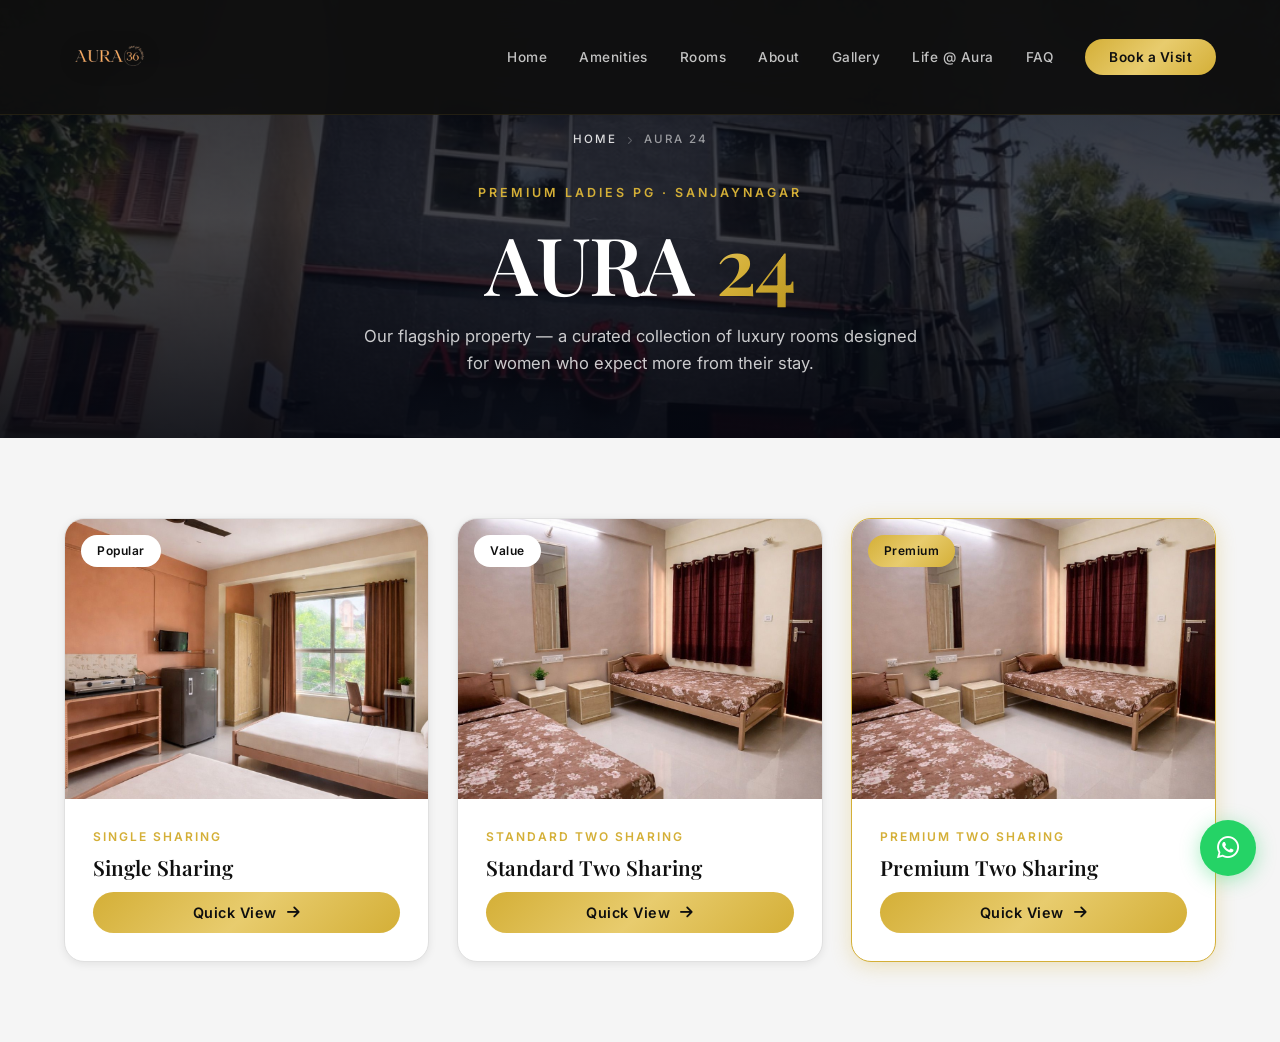
==== commit b7dcbaf5: "Add favicon and apple-touch-icon using AURA logo across all pages Co-Authored-By: Claude Opus 4.6 (1" ====
--- a/aura-24.html
+++ b/aura-24.html
@@ -9,6 +9,8 @@
     <link rel="preconnect" href="https://fonts.gstatic.com" crossorigin>
     <link href="https://fonts.googleapis.com/css2?family=Bodoni+Moda:ital,opsz,wght@0,6..96,400;0,6..96,500;0,6..96,600;0,6..96,700;1,6..96,400;1,6..96,500&family=Playfair+Display:ital,wght@0,400;0,500;0,600;0,700;1,400;1,500&family=Inter:wght@300;400;500;600;700&family=Cormorant+Garamond:ital,wght@0,400;0,500;0,600;1,400;1,500&display=swap" rel="stylesheet">
     <link rel="stylesheet" href="https://cdnjs.cloudflare.com/ajax/libs/font-awesome/6.5.1/css/all.min.css">
+    <link rel="icon" type="image/png" href="images/aura-logo.png">
+    <link rel="apple-touch-icon" href="images/aura-logo.png">
     <link rel="stylesheet" href="styles.css">
 </head>
 <body class="aura36-page">
--- a/styles.css
+++ b/styles.css
@@ -175,7 +175,7 @@
 }
 
 .preloader-logo img {
-    height: 120px;
+    height: 170px;
     width: auto;
     display: block;
     filter: brightness(1.1);
@@ -237,11 +237,15 @@
 }
 
 .nav-logo img {
-    height: 52px;
+    height: 120px;
     width: auto;
     display: block;
-    filter: brightness(1.05);
+    filter: brightness(1.25) contrast(1.1) drop-shadow(0 2px 12px rgba(0, 0, 0, 0.45));
     transition: opacity 0.25s ease;
+}
+
+#navbar.scrolled .nav-logo img {
+    height: 90px;
 }
 
 .nav-logo:hover img {
@@ -1977,7 +1981,7 @@
 }
 
 .footer-logo img {
-    height: 64px;
+    height: 96px;
     width: auto;
     display: block;
     filter: brightness(1.1);
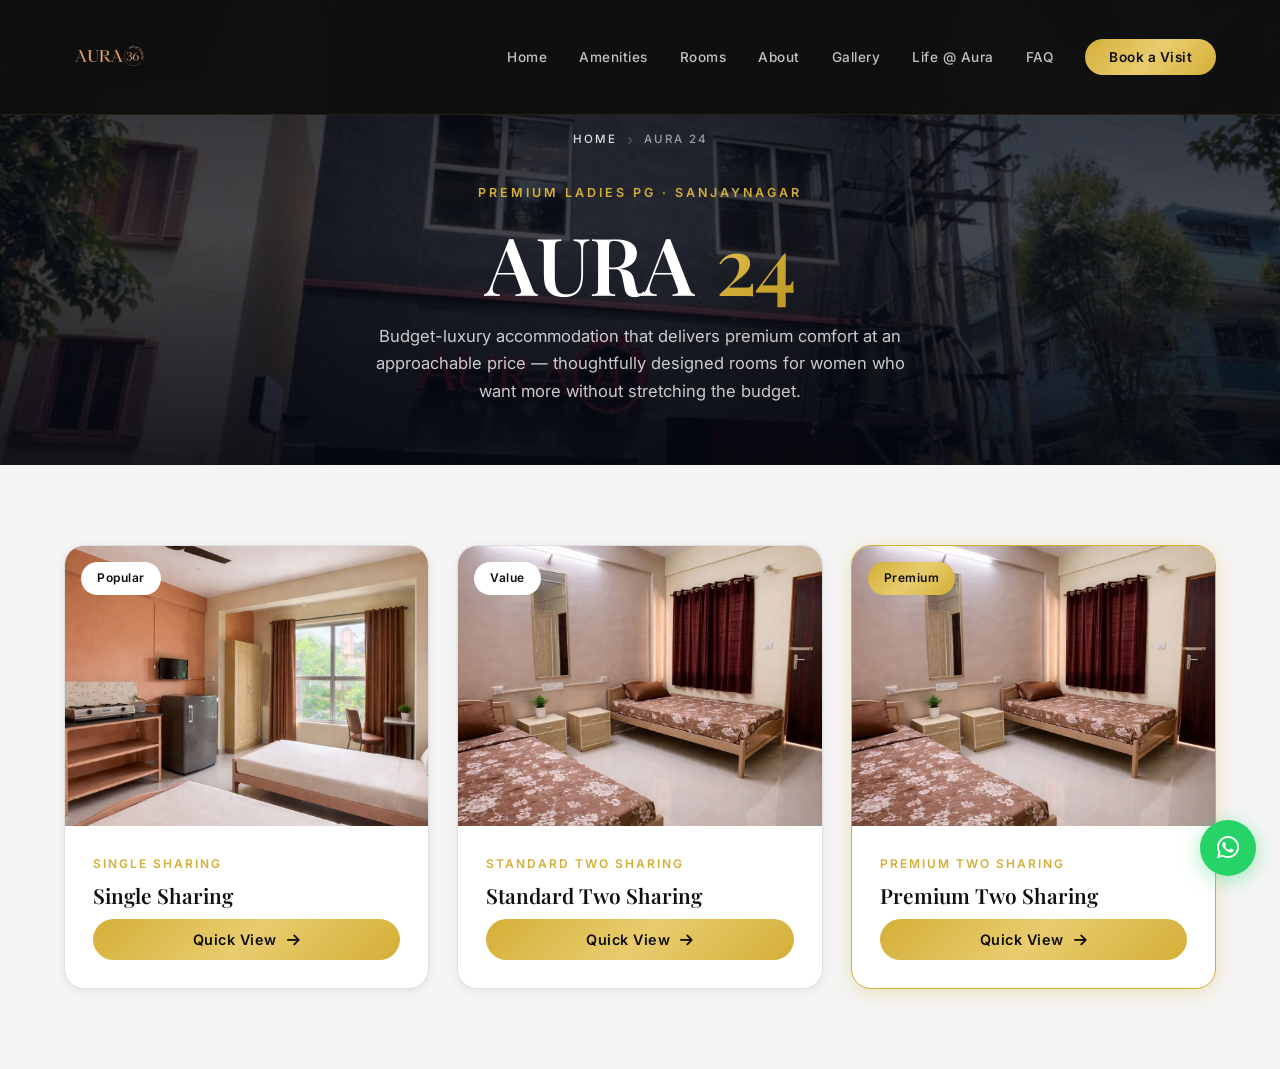
==== commit 4dadc8b4: "Swap Aura 36 single sharing image; add self-cooking kitchen to Aura 36 rooms; reframe Aura 24 as bud" ====
--- a/aura-24.html
+++ b/aura-24.html
@@ -55,7 +55,7 @@
                     <span class="aura36-title-word">AURA</span>
                     <span class="aura36-title-num">24</span>
                 </h1>
-                <p class="aura36-lead">Our flagship property — a curated collection of luxury rooms designed for women who expect more from their stay.</p>
+                <p class="aura36-lead">Budget-luxury accommodation that delivers premium comfort at an approachable price — thoughtfully designed rooms for women who want more without stretching the budget.</p>
             </div>
         </div>
     </header>
--- a/styles.css
+++ b/styles.css
@@ -114,19 +114,6 @@
     text-transform: uppercase;
     color: var(--gold);
     margin-bottom: 16px;
-    position: relative;
-    padding-left: 40px;
-}
-
-.section-tag::before {
-    content: '';
-    position: absolute;
-    left: 0;
-    top: 50%;
-    width: 28px;
-    height: 2px;
-    background: var(--gradient-gold);
-    transform: translateY(-50%);
 }
 
 .section-title {
@@ -1412,34 +1399,8 @@
 
 /* ===== Community Section ===== */
 .community {
-    background: var(--off-white) url('https://cdn.shopify.com/s/files/1/0653/3372/3209/files/2000_x_800_px-2.png?v=1775801685') center/cover no-repeat;
+    background: var(--white);
     position: relative;
-}
-
-@media (max-width: 768px) {
-    .community {
-        background-image: url('https://cdn.shopify.com/s/files/1/0653/3372/3209/files/1080_x_1450_px_8ed9865d-f3c5-425a-b81f-52f5cef09b1d.png?v=1775803016');
-    }
-}
-
-.community::before {
-    content: '';
-    position: absolute;
-    top: 0;
-    left: 0;
-    width: 100%;
-    height: 100%;
-    background: rgba(10, 15, 30, 0.65);
-    z-index: 1;
-}
-
-.community > .container {
-    position: relative;
-    z-index: 2;
-}
-
-.community .section-desc {
-    color: rgba(255, 255, 255, 0.85);
 }
 
 .community-grid {
@@ -2290,16 +2251,25 @@
     }
 
     .property-selector {
-        grid-template-columns: 1fr 1fr;
-        gap: 12px;
+        grid-template-columns: 1fr;
+        gap: 16px;
+        max-width: 360px;
+        margin-left: auto;
+        margin-right: auto;
     }
 
     .property-tab {
-        padding: 24px 12px;
+        padding: 0;
+        border-radius: 14px;
+        border-width: 1px;
+    }
+
+    .property-tab-image {
+        border-radius: 12px 12px 0 0;
     }
 
     .property-tab h3 {
-        font-size: 1.2rem;
+        font-size: 1.25rem;
     }
 
     .property-tab-icon {
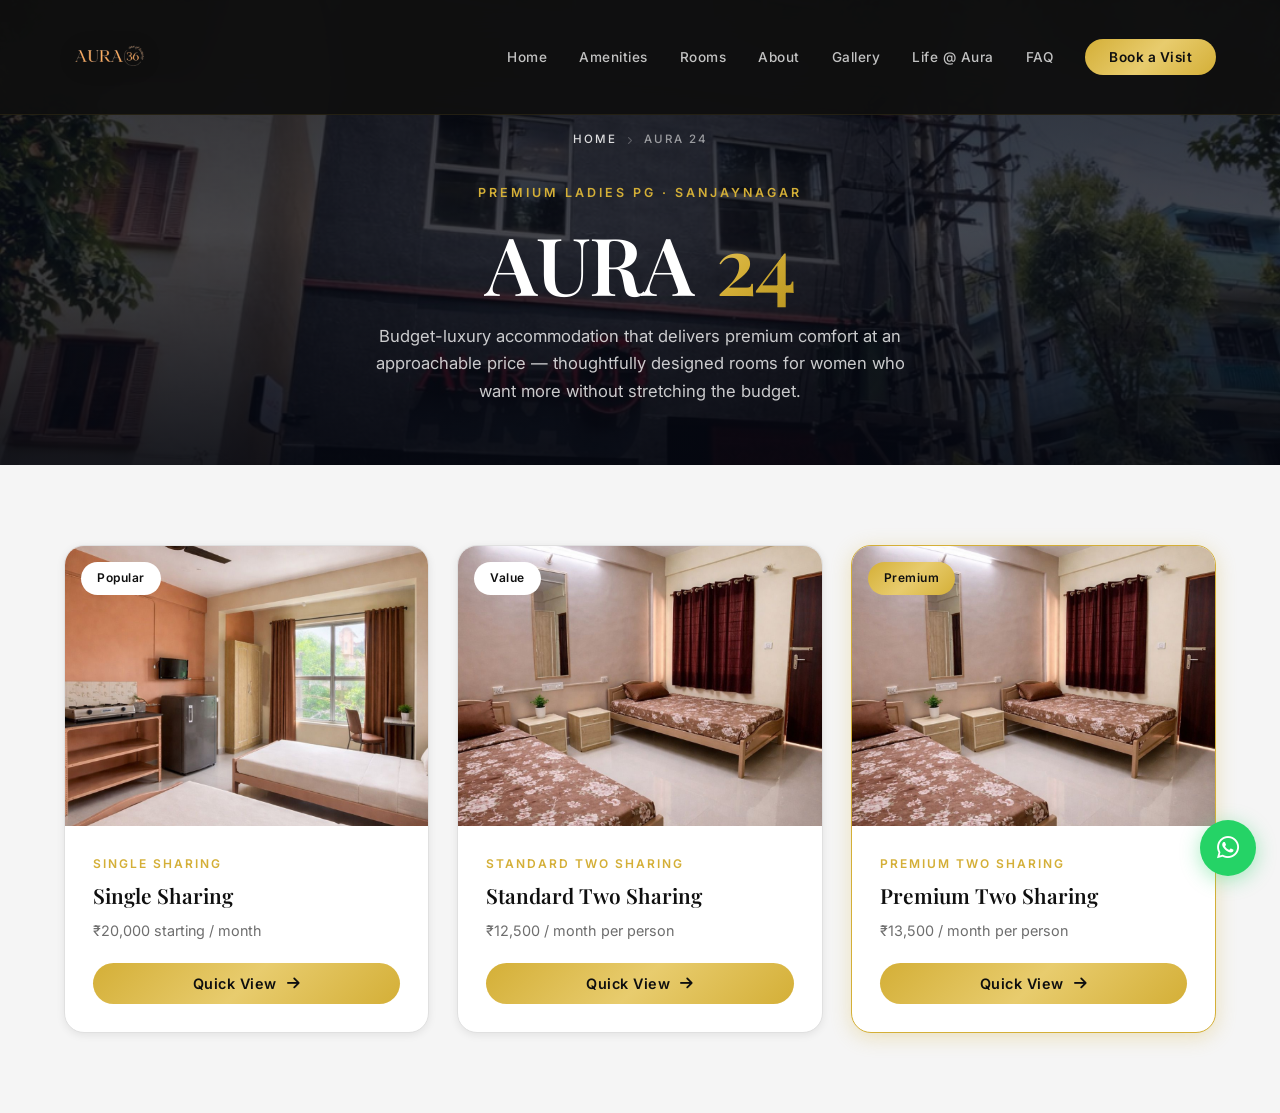
==== commit 1f408327: "Fix Aura 36 single room image; reorder properties; update amenities and location text - Fix single s" ====
--- a/aura-24.html
+++ b/aura-24.html
@@ -73,6 +73,7 @@
                     <div class="room-content">
                         <div class="room-type">Single Sharing</div>
                         <h3>Single Sharing</h3>
+                        <p class="room-price">₹20,000 <span>starting / month</span></p>
                         <button type="button" class="btn btn-primary btn-room btn-quickview" data-room="single">
                             <span>Quick View</span>
                             <i class="fas fa-arrow-right"></i>
@@ -88,6 +89,7 @@
                     <div class="room-content">
                         <div class="room-type">Standard Two Sharing</div>
                         <h3>Standard Two Sharing</h3>
+                        <p class="room-price">₹12,500 <span>/ month per person</span></p>
                         <button type="button" class="btn btn-primary btn-room btn-quickview" data-room="standard">
                             <span>Quick View</span>
                             <i class="fas fa-arrow-right"></i>
@@ -103,6 +105,7 @@
                     <div class="room-content">
                         <div class="room-type">Premium Two Sharing</div>
                         <h3>Premium Two Sharing</h3>
+                        <p class="room-price">₹13,500 <span>/ month per person</span></p>
                         <button type="button" class="btn btn-primary btn-room btn-quickview" data-room="premium">
                             <span>Quick View</span>
                             <i class="fas fa-arrow-right"></i>
--- a/styles.css
+++ b/styles.css
@@ -2251,11 +2251,17 @@
     }
 
     .property-selector {
-        grid-template-columns: 1fr;
+        display: flex;
+        flex-direction: column;
+        align-items: center;
         gap: 16px;
         max-width: 360px;
-        margin-left: auto;
-        margin-right: auto;
+        margin: 0 auto 40px;
+        padding: 0;
+    }
+
+    .property-selector .property-tab {
+        width: 100%;
     }
 
     .property-tab {
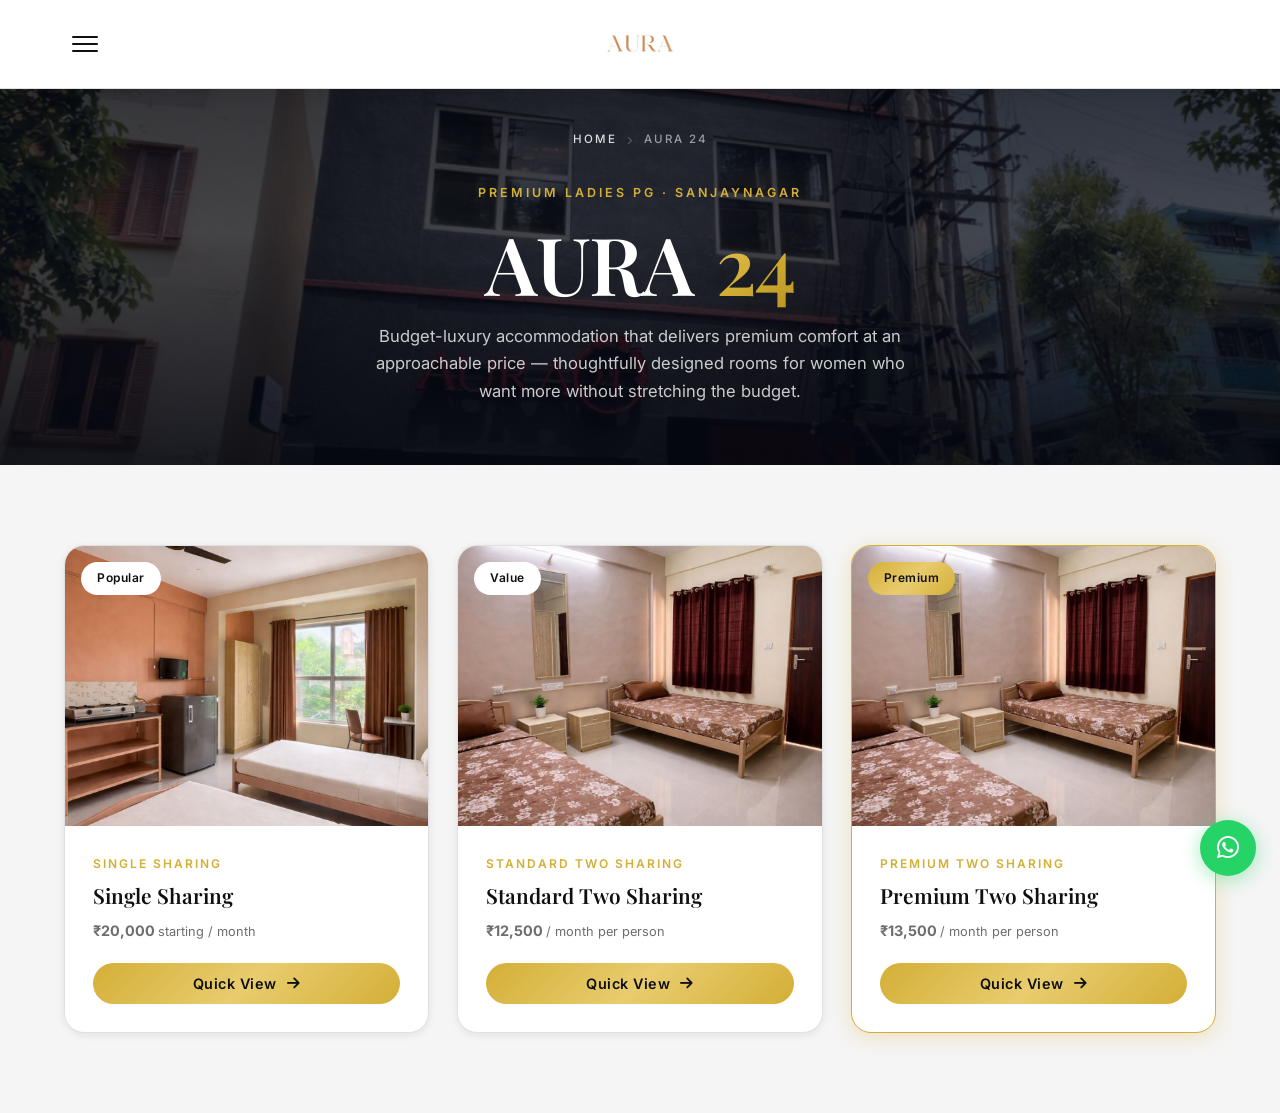
==== commit 0f4ae3c7: "Redesign header: white bg, centered logo, hamburger drawer on left Apply same layout across desktop " ====
--- a/aura-24.html
+++ b/aura-24.html
@@ -18,6 +18,9 @@
     <!-- Floating Nav -->
     <nav id="navbar" class="scrolled">
         <div class="nav-container">
+            <button class="hamburger" id="hamburger" aria-label="Toggle menu">
+                <span></span><span></span><span></span>
+            </button>
             <a href="index.html" class="nav-logo">
                 <img src="images/aura-logo.png" alt="AURA 36 — Art of Luxury">
             </a>
@@ -31,9 +34,6 @@
                 <li><a href="index.html#faq">FAQ</a></li>
                 <li><a href="index.html#contact" class="nav-cta">Book a Visit</a></li>
             </ul>
-            <button class="hamburger" id="hamburger" aria-label="Toggle menu">
-                <span></span><span></span><span></span>
-            </button>
         </div>
     </nav>
 
--- a/styles.css
+++ b/styles.css
@@ -195,25 +195,25 @@
     left: 0;
     right: 0;
     z-index: 1000;
-    padding: 20px 0;
+    padding: 12px 0;
+    background: var(--white);
+    border-bottom: 1px solid var(--gray-200);
+    box-shadow: 0 2px 12px rgba(0, 0, 0, 0.06);
     transition: var(--transition);
 }
 
 #navbar.scrolled {
-    padding: 12px 0;
-    background: rgba(15, 15, 15, 0.95);
-    backdrop-filter: blur(20px);
-    -webkit-backdrop-filter: blur(20px);
-    border-bottom: 1px solid rgba(212, 175, 55, 0.1);
+    padding: 8px 0;
+    box-shadow: 0 4px 16px rgba(0, 0, 0, 0.08);
 }
 
 .nav-container {
     max-width: 1200px;
     margin: 0 auto;
     padding: 0 24px;
-    display: flex;
-    align-items: center;
-    justify-content: space-between;
+    display: grid;
+    grid-template-columns: 1fr auto 1fr;
+    align-items: center;
 }
 
 .nav-logo {
@@ -221,26 +221,23 @@
     align-items: center;
     gap: 2px;
     line-height: 0;
+    grid-column: 2;
+    justify-self: center;
 }
 
 .nav-logo img {
-    height: 120px;
+    height: 90px;
     width: auto;
     display: block;
-    filter: brightness(1.25) contrast(1.1) drop-shadow(0 2px 12px rgba(0, 0, 0, 0.45));
     transition: opacity 0.25s ease;
 }
 
 #navbar.scrolled .nav-logo img {
-    height: 90px;
+    height: 72px;
 }
 
 .nav-logo:hover img {
     opacity: 0.85;
-}
-
-#navbar:not(.scrolled) .nav-logo img {
-    /* On dark transparent navbar, keep the logo visible — slight brightness boost already */
 }
 
 .logo-text {
@@ -264,15 +261,30 @@
 }
 
 .nav-links {
-    display: flex;
-    align-items: center;
-    gap: 32px;
+    display: none;
+    position: fixed;
+    top: 0;
+    left: 0;
+    right: 0;
+    bottom: 0;
+    background: rgba(15, 15, 15, 0.98);
+    flex-direction: column;
+    justify-content: center;
+    align-items: center;
+    gap: 24px;
+    z-index: 998;
+    backdrop-filter: blur(20px);
+    -webkit-backdrop-filter: blur(20px);
+}
+
+.nav-links.open {
+    display: flex;
 }
 
 .nav-links li a {
-    font-size: 0.85rem;
+    font-size: 1.2rem;
     font-weight: 500;
-    color: rgba(255, 255, 255, 0.75);
+    color: var(--white);
     letter-spacing: 0.5px;
     position: relative;
     padding: 4px 0;
@@ -319,22 +331,29 @@
 }
 
 .hamburger {
-    display: none;
+    display: flex;
     background: none;
     border: none;
     cursor: pointer;
     padding: 8px;
     flex-direction: column;
     gap: 5px;
+    grid-column: 1;
+    justify-self: start;
+    z-index: 999;
 }
 
 .hamburger span {
     display: block;
-    width: 24px;
+    width: 26px;
     height: 2px;
-    background: var(--white);
+    background: var(--navy);
     transition: var(--transition);
     border-radius: 2px;
+}
+
+.hamburger.active span {
+    background: var(--white);
 }
 
 .hamburger.active span:nth-child(1) {
@@ -765,6 +784,7 @@
 
 .about-images {
     position: relative;
+    padding-bottom: 30px;
 }
 
 .about-img-main {
@@ -1313,6 +1333,19 @@
 .room-features li i {
     color: var(--gold);
     font-size: 0.7rem;
+}
+
+.room-price {
+    font-size: 1.4rem;
+    font-weight: 700;
+    color: var(--gold-dark, #a8871e);
+    margin-bottom: 16px;
+    line-height: 1.2;
+}
+.room-price span {
+    font-size: 0.8rem;
+    font-weight: 400;
+    color: var(--gray-500, #8a8f9c);
 }
 
 .btn-room {
@@ -2189,36 +2222,6 @@
 @media (max-width: 768px) {
     .section {
         padding: 70px 0;
-    }
-
-    .nav-links {
-        display: none;
-        position: fixed;
-        top: 0;
-        left: 0;
-        right: 0;
-        bottom: 0;
-        background: rgba(15, 15, 15, 0.98);
-        flex-direction: column;
-        justify-content: center;
-        align-items: center;
-        gap: 24px;
-        z-index: 998;
-        backdrop-filter: blur(20px);
-    }
-
-    .nav-links.open {
-        display: flex;
-    }
-
-    .nav-links li a {
-        font-size: 1.2rem;
-        color: var(--white);
-    }
-
-    .hamburger {
-        display: flex;
-        z-index: 999;
     }
 
     .hero {
@@ -2717,6 +2720,19 @@
     line-height: 1.15;
     letter-spacing: -0.5px;
 }
+.qv-price {
+    font-size: 1.6rem;
+    font-weight: 700;
+    color: var(--gold-dark, #a8871e);
+    margin: -6px 0 0;
+    line-height: 1.2;
+}
+.qv-price span {
+    font-size: 0.82rem;
+    font-weight: 400;
+    color: #8a8f9c;
+}
+
 .qv-desc {
     font-size: 0.95rem;
     line-height: 1.7;
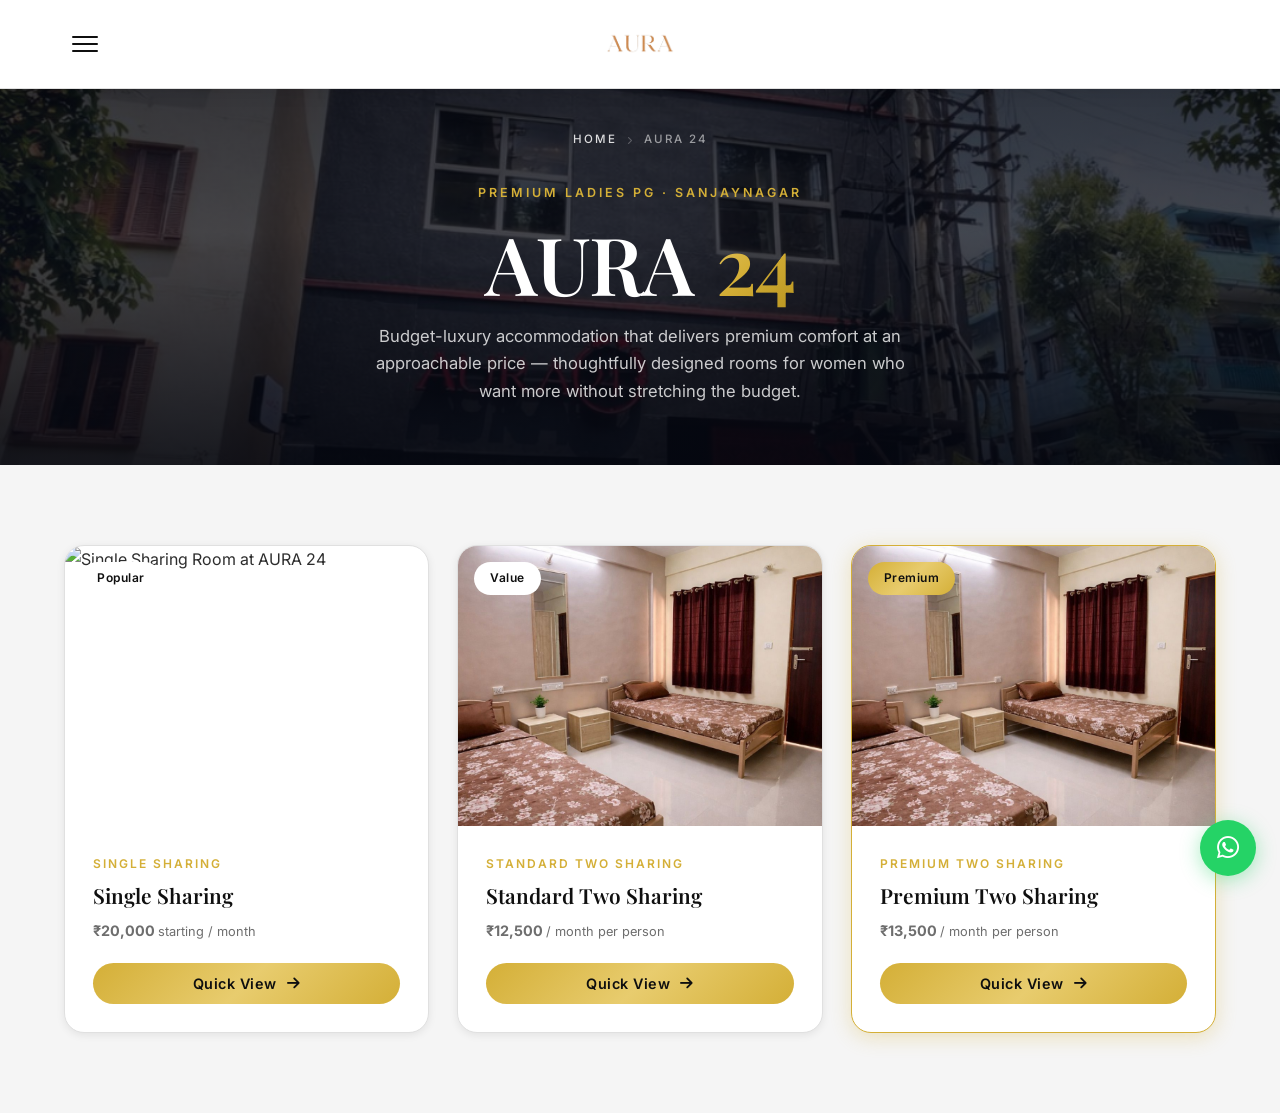
==== commit 814095f0: "Swap Aura 24 single sharing cover to Shopify CDN image Co-Authored-By: Claude Opus 4.7 (1M context) " ====
--- a/aura-24.html
+++ b/aura-24.html
@@ -66,7 +66,7 @@
             <div class="rooms-grid">
                 <div class="room-card aura36-room" data-room="single">
                     <div class="room-image">
-                        <img src="images/aura-24/single.png" alt="Single Sharing Room at AURA 24" loading="lazy">
+                        <img src="https://cdn.shopify.com/s/files/1/0576/1371/3486/files/Single_sharing_1.jpg?v=1777453225" alt="Single Sharing Room at AURA 24" loading="lazy">
                         <div class="room-badge">Popular</div>
                         <div class="room-view-overlay"><i class="fas fa-expand"></i><span>Quick View</span></div>
                     </div>
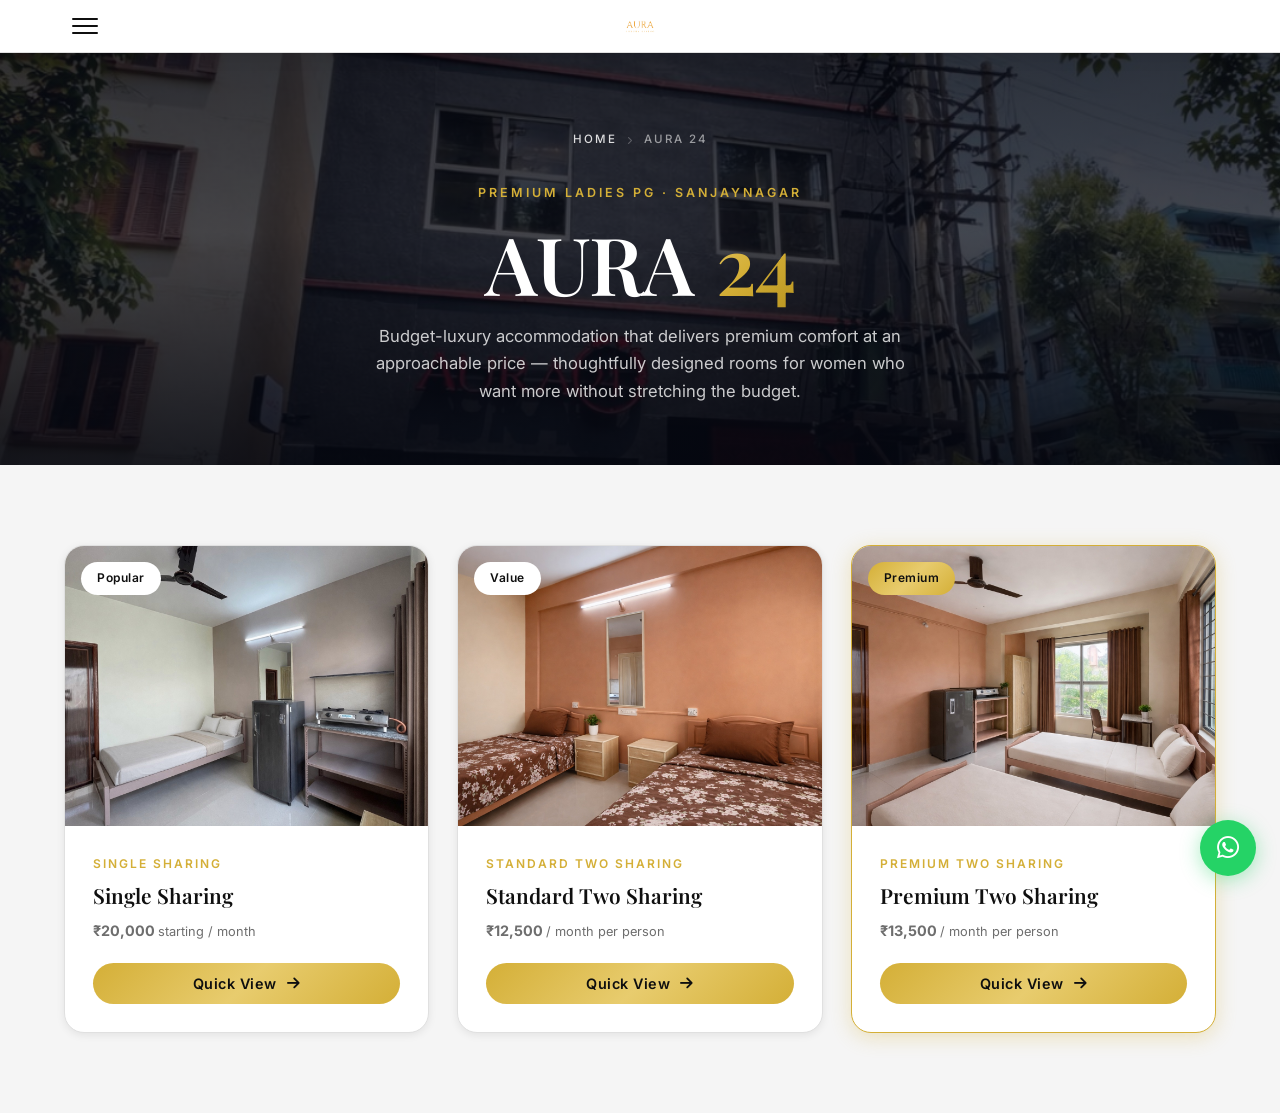
==== commit df21f4f1: "Refresh Aura 24 listing images and shared gallery - Replace Aura 24 single sharing cover (was Shopif" ====
--- a/aura-24.html
+++ b/aura-24.html
@@ -66,7 +66,7 @@
             <div class="rooms-grid">
                 <div class="room-card aura36-room" data-room="single">
                     <div class="room-image">
-                        <img src="https://cdn.shopify.com/s/files/1/0576/1371/3486/files/Single_sharing_1.jpg?v=1777453225" alt="Single Sharing Room at AURA 24" loading="lazy">
+                        <img src="images/aura-24/single.png" alt="Single Sharing Room at AURA 24" loading="lazy">
                         <div class="room-badge">Popular</div>
                         <div class="room-view-overlay"><i class="fas fa-expand"></i><span>Quick View</span></div>
                     </div>
@@ -82,7 +82,7 @@
                 </div>
                 <div class="room-card aura36-room" data-room="standard">
                     <div class="room-image">
-                        <img src="images/aura-24/double-sharing.png" alt="Standard Two Sharing Room at AURA 24" loading="lazy">
+                        <img src="images/aura-24/standard.png" alt="Standard Two Sharing Room at AURA 24" loading="lazy">
                         <div class="room-badge">Value</div>
                         <div class="room-view-overlay"><i class="fas fa-expand"></i><span>Quick View</span></div>
                     </div>
@@ -98,7 +98,7 @@
                 </div>
                 <div class="room-card featured aura36-room" data-room="premium">
                     <div class="room-image">
-                        <img src="images/aura-24/double-sharing.png" alt="Premium Two Sharing Room at AURA 24" loading="lazy">
+                        <img src="images/aura-24/premium.png" alt="Premium Two Sharing Room at AURA 24" loading="lazy">
                         <div class="room-badge premium">Premium</div>
                         <div class="room-view-overlay"><i class="fas fa-expand"></i><span>Quick View</span></div>
                     </div>
--- a/styles.css
+++ b/styles.css
@@ -195,7 +195,7 @@
     left: 0;
     right: 0;
     z-index: 1000;
-    padding: 12px 0;
+    padding: 6px 0;
     background: var(--white);
     border-bottom: 1px solid var(--gray-200);
     box-shadow: 0 2px 12px rgba(0, 0, 0, 0.06);
@@ -203,7 +203,7 @@
 }
 
 #navbar.scrolled {
-    padding: 8px 0;
+    padding: 4px 0;
     box-shadow: 0 4px 16px rgba(0, 0, 0, 0.08);
 }
 
@@ -226,14 +226,14 @@
 }
 
 .nav-logo img {
-    height: 90px;
+    height: 52px;
     width: auto;
     display: block;
     transition: opacity 0.25s ease;
 }
 
 #navbar.scrolled .nav-logo img {
-    height: 72px;
+    height: 44px;
 }
 
 .nav-logo:hover img {
@@ -426,16 +426,16 @@
 .hero-badge {
     display: inline-flex;
     align-items: center;
-    gap: 10px;
+    gap: 8px;
     background: rgba(212, 175, 55, 0.08);
     border: 1px solid rgba(212, 175, 55, 0.2);
     border-radius: 50px;
-    padding: 10px 28px;
-    margin-bottom: 36px;
-    font-size: 0.78rem;
+    padding: 5px 18px;
+    margin-bottom: 24px;
+    font-size: 0.68rem;
     font-weight: 600;
     color: var(--gold-light);
-    letter-spacing: 2.5px;
+    letter-spacing: 2px;
     text-transform: uppercase;
     backdrop-filter: blur(10px);
     position: relative;
@@ -2347,8 +2347,8 @@
 
 @media (max-width: 480px) {
     .hero-badge {
-        font-size: 0.65rem;
-        padding: 6px 16px;
+        font-size: 0.6rem;
+        padding: 4px 14px;
         letter-spacing: 1px;
     }
 
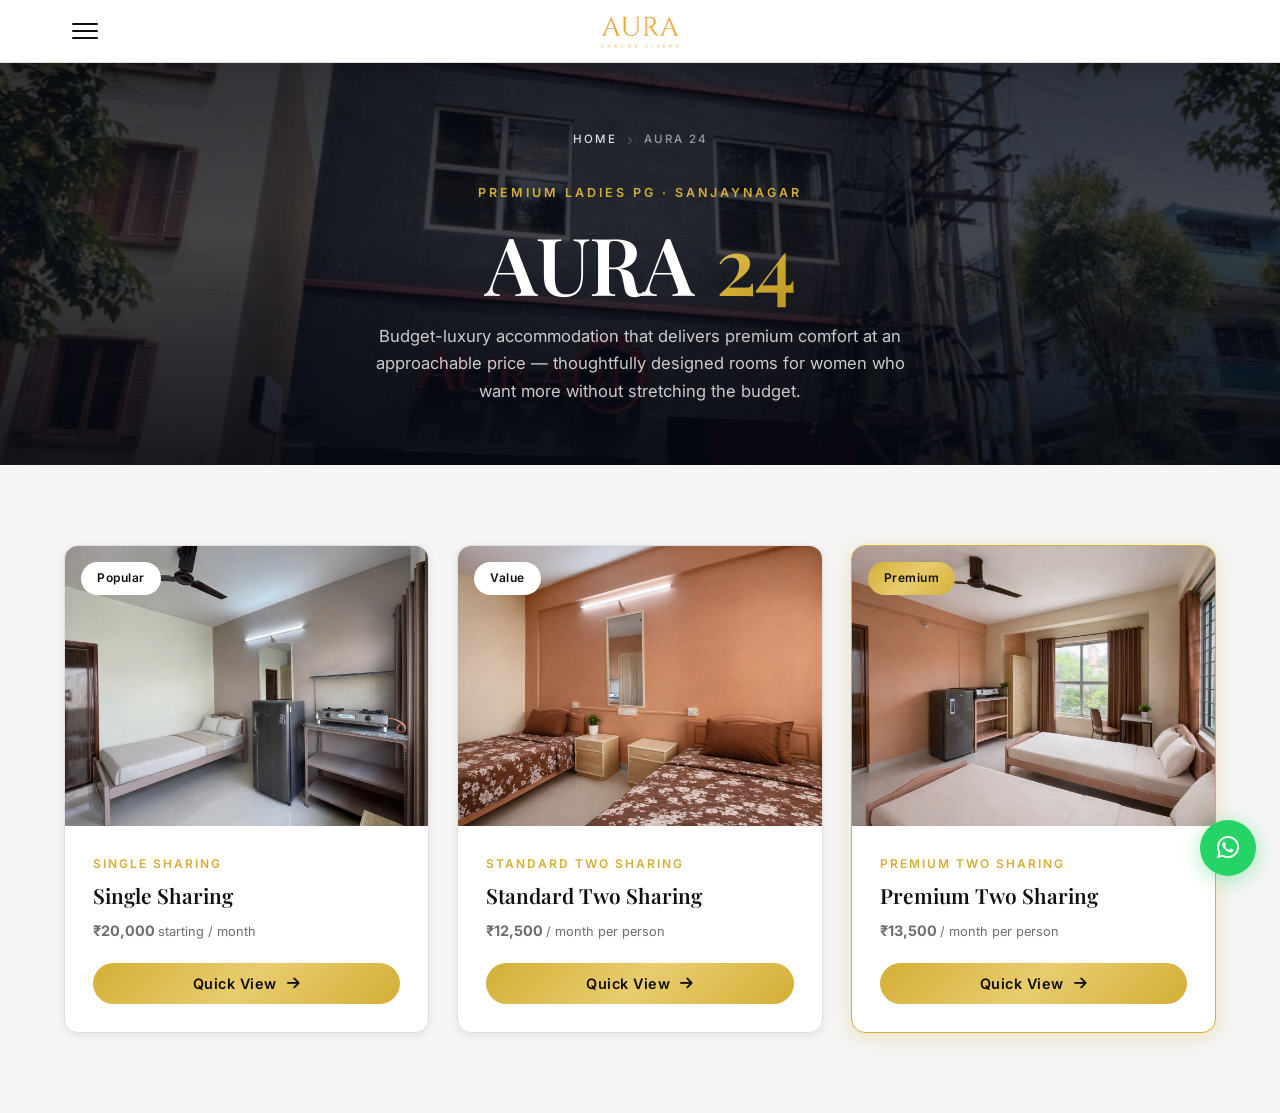
==== commit 2cc25d97: "Rename brand to AURA Luxury Living across all pages - Update <title> on index, aura-36, and aura-24 " ====
--- a/aura-24.html
+++ b/aura-24.html
@@ -3,8 +3,12 @@
 <head>
     <meta charset="UTF-8">
     <meta name="viewport" content="width=device-width, initial-scale=1.0">
-    <title>AURA 24 — Rooms | AURA Luxury</title>
-    <meta name="description" content="Explore AURA 24 room options: Single Sharing, Standard Two Sharing, and Premium Two Sharing. Premium ladies PG in Sanjaynagar, Bengaluru.">
+    <title>AURA Luxury Living | AURA 24 Rooms</title>
+    <meta name="description" content="Explore AURA Luxury Living — AURA 24 room options: Single Sharing, Standard Two Sharing, and Premium Two Sharing. Premium ladies PG in Sanjaynagar, Bengaluru.">
+    <meta name="application-name" content="AURA Luxury Living">
+    <meta name="apple-mobile-web-app-title" content="AURA Luxury Living">
+    <meta property="og:title" content="AURA Luxury Living | AURA 24 Rooms">
+    <meta property="og:site_name" content="AURA Luxury Living">
     <link rel="preconnect" href="https://fonts.googleapis.com">
     <link rel="preconnect" href="https://fonts.gstatic.com" crossorigin>
     <link href="https://fonts.googleapis.com/css2?family=Bodoni+Moda:ital,opsz,wght@0,6..96,400;0,6..96,500;0,6..96,600;0,6..96,700;1,6..96,400;1,6..96,500&family=Playfair+Display:ital,wght@0,400;0,500;0,600;0,700;1,400;1,500&family=Inter:wght@300;400;500;600;700&family=Cormorant+Garamond:ital,wght@0,400;0,500;0,600;1,400;1,500&display=swap" rel="stylesheet">
@@ -22,7 +26,7 @@
                 <span></span><span></span><span></span>
             </button>
             <a href="index.html" class="nav-logo">
-                <img src="images/aura-logo.png" alt="AURA 36 — Art of Luxury">
+                <img src="images/aura-logo.png" alt="AURA Luxury Living">
             </a>
             <ul class="nav-links" id="navLinks">
                 <li><a href="index.html#home">Home</a></li>
--- a/styles.css
+++ b/styles.css
@@ -26,10 +26,10 @@
     --shadow-lg: 0 8px 40px rgba(0, 0, 0, 0.16);
     --shadow-xl: 0 20px 60px rgba(0, 0, 0, 0.2);
     --shadow-gold: 0 4px 20px rgba(212, 175, 55, 0.3);
-    --radius-sm: 8px;
-    --radius-md: 12px;
-    --radius-lg: 20px;
-    --radius-xl: 28px;
+    --radius-sm: 6px;
+    --radius-md: 8px;
+    --radius-lg: 14px;
+    --radius-xl: 18px;
     --transition: all 0.3s cubic-bezier(0.4, 0, 0.2, 1);
     --transition-slow: all 0.6s cubic-bezier(0.4, 0, 0.2, 1);
 }
@@ -226,14 +226,14 @@
 }
 
 .nav-logo img {
-    height: 52px;
+    height: 64px;
     width: auto;
     display: block;
     transition: opacity 0.25s ease;
 }
 
 #navbar.scrolled .nav-logo img {
-    height: 44px;
+    height: 54px;
 }
 
 .nav-logo:hover img {
@@ -751,7 +751,7 @@
     width: 24px;
     height: 40px;
     border: 2px solid rgba(255, 255, 255, 0.2);
-    border-radius: 12px;
+    border-radius: 50px;
     display: flex;
     justify-content: center;
     padding-top: 8px;
@@ -1580,7 +1580,7 @@
 .dot.active {
     background: var(--gold);
     width: 28px;
-    border-radius: 5px;
+    border-radius: var(--radius-sm);
 }
 
 /* ===== Location Section ===== */
@@ -2269,12 +2269,12 @@
 
     .property-tab {
         padding: 0;
-        border-radius: 14px;
+        border-radius: var(--radius-md);
         border-width: 1px;
     }
 
     .property-tab-image {
-        border-radius: 12px 12px 0 0;
+        border-radius: var(--radius-md) var(--radius-md) 0 0;
     }
 
     .property-tab h3 {
@@ -2554,7 +2554,7 @@
     width: min(1200px, 96vw);
     max-height: 94vh;
     background: #fff;
-    border-radius: 16px;
+    border-radius: var(--radius-lg);
     overflow: hidden;
     box-shadow: 0 40px 100px rgba(0, 0, 0, 0.45);
     animation: qvPop 0.3s ease;
@@ -2668,7 +2668,7 @@
     flex: 0 0 auto;
     width: 84px;
     height: 60px;
-    border-radius: 6px;
+    border-radius: var(--radius-sm);
     overflow: hidden;
     cursor: pointer;
     border: 2px solid transparent;
@@ -2755,7 +2755,7 @@
 .qv-spec i {
     width: 38px;
     height: 38px;
-    border-radius: 10px;
+    border-radius: var(--radius-md);
     background: rgba(212, 175, 55, 0.12);
     color: var(--gold-dark, #a8871e);
     display: flex;
@@ -2976,7 +2976,7 @@
     justify-content: center;
     min-height: 0;
     background: rgba(0, 0, 0, 0.35);
-    border-radius: 12px;
+    border-radius: var(--radius-md);
     overflow: hidden;
 }
 .gallery-main {
@@ -3023,7 +3023,7 @@
     flex: 0 0 auto;
     width: 92px;
     height: 68px;
-    border-radius: 6px;
+    border-radius: var(--radius-sm);
     overflow: hidden;
     cursor: pointer;
     border: 2px solid transparent;
